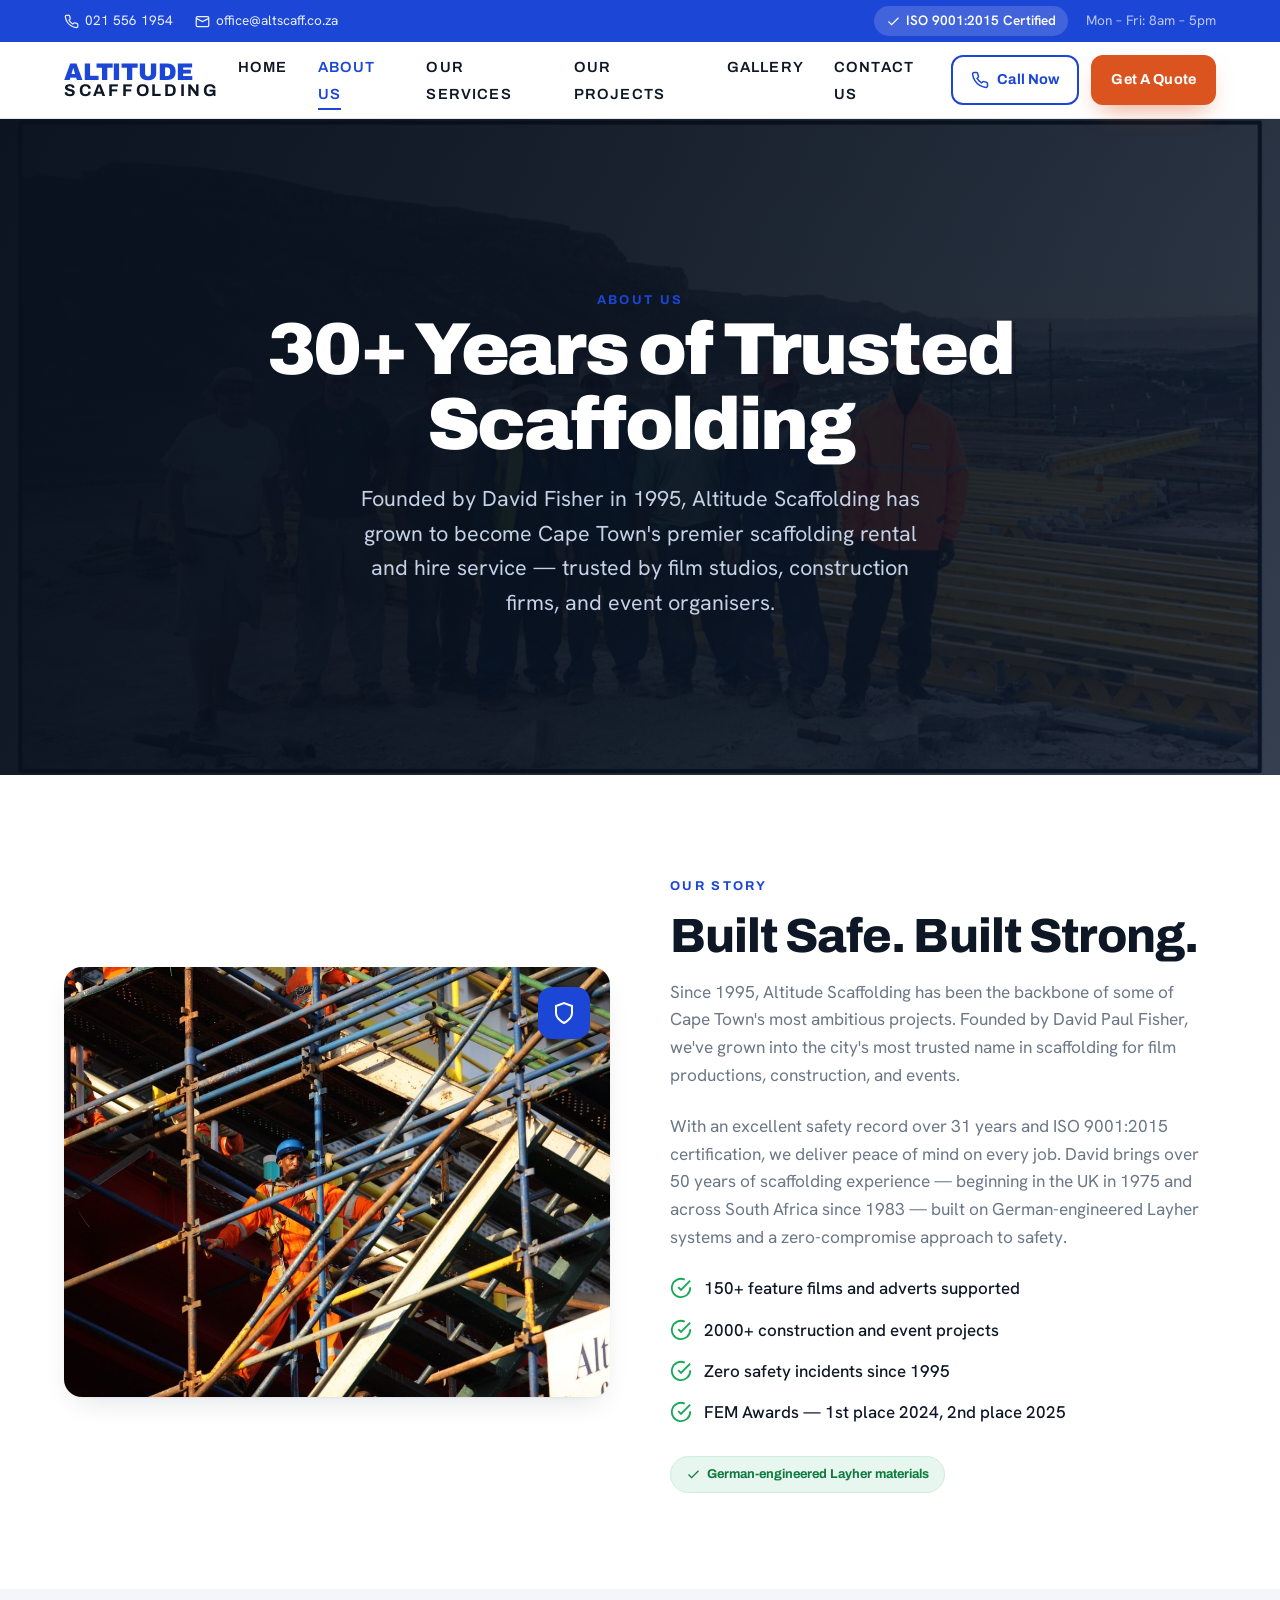
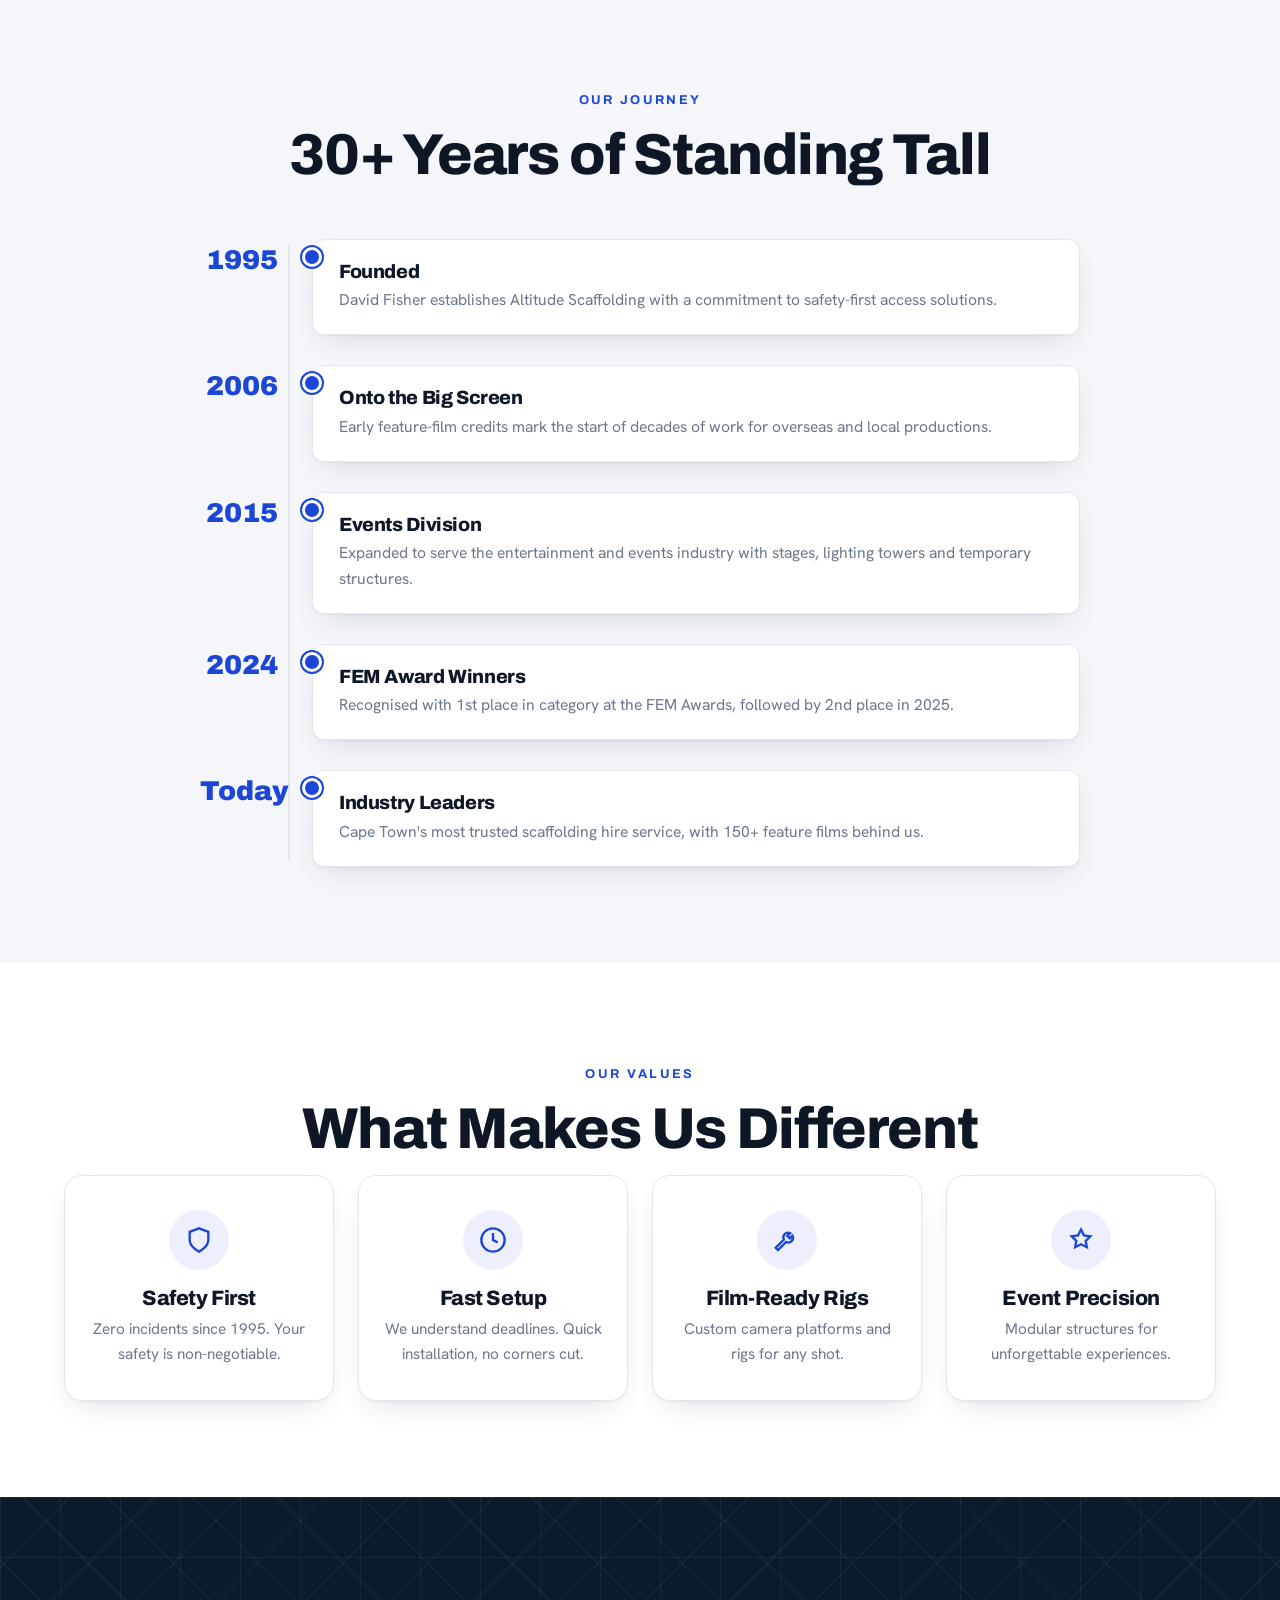
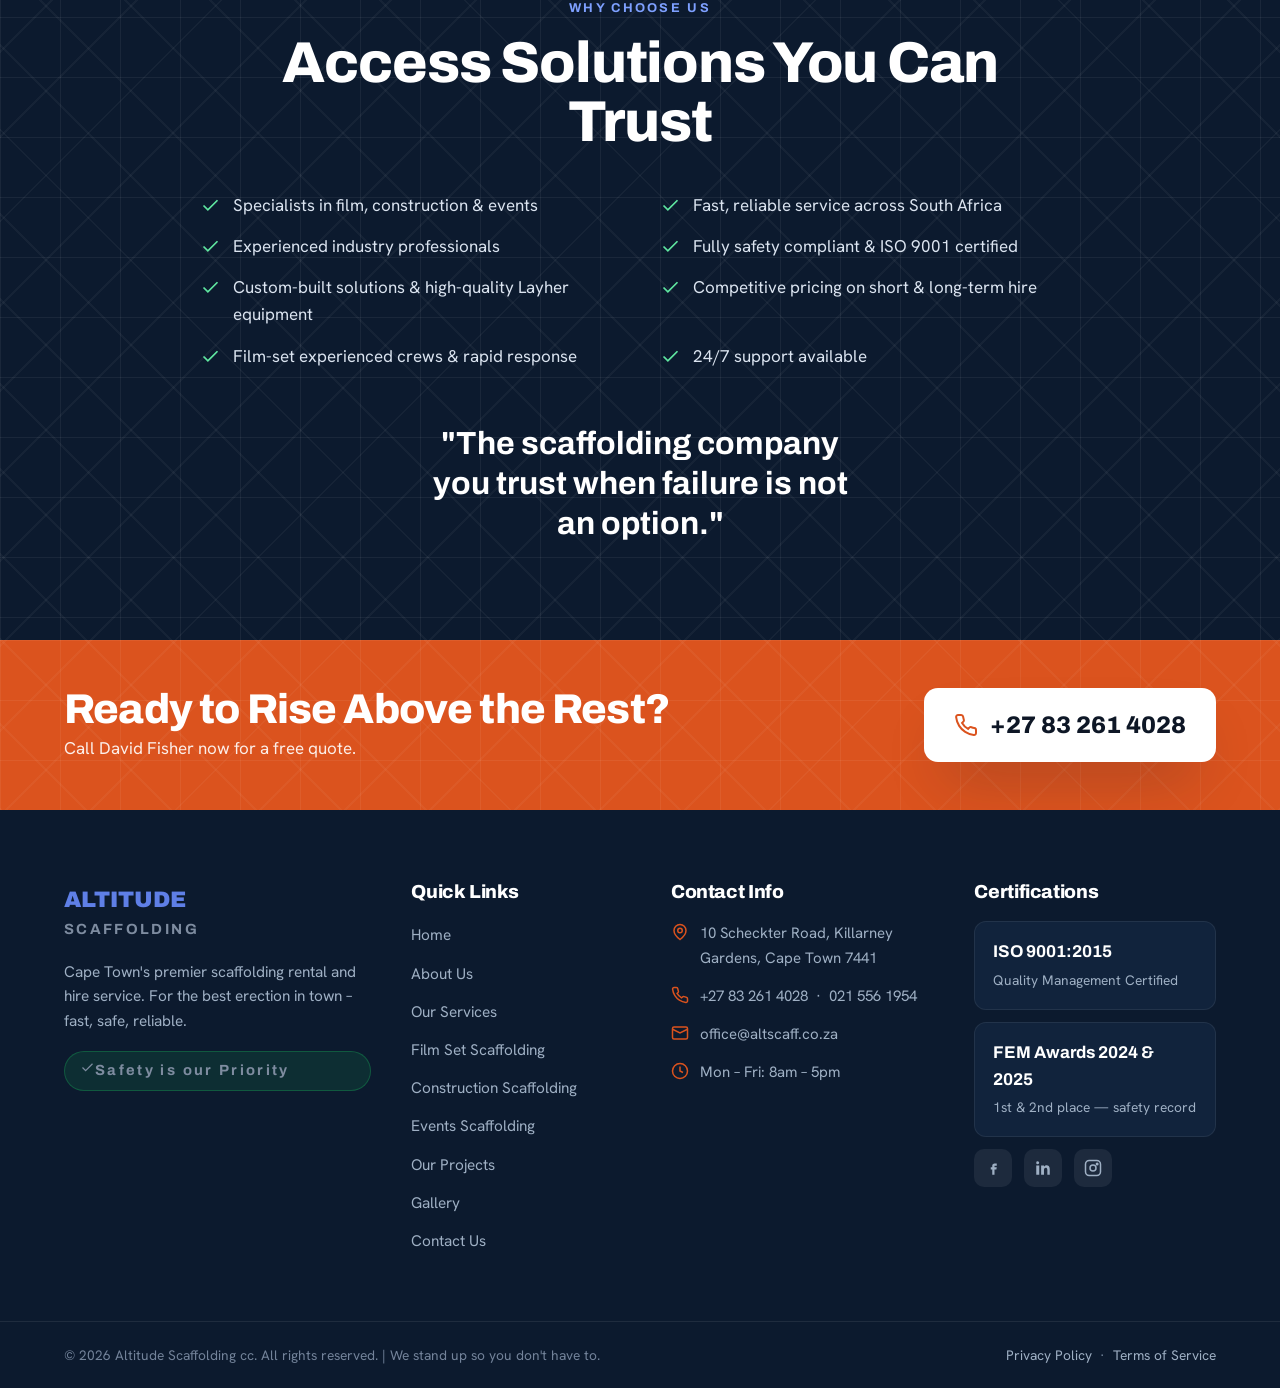
==== about.html @ d88a509a "Add files via upload" ====
<!DOCTYPE html>
<html lang="en">
<head>
<meta charset="UTF-8">
<meta name="viewport" content="width=device-width, initial-scale=1.0">
<title>About Us | Altitude Scaffolding</title>
<meta name="description" content="Founded in 1995 by David Fisher, Altitude Scaffolding is Cape Town's most trusted name in scaffolding for film, construction and events.">
<link rel="stylesheet" href="styles.css">
</head>
<body>

<div class="topbar">
  <div class="container">
    <div class="topbar__left">
      <a href="tel:+27215561954"><svg viewBox="0 0 24 24" fill="none" stroke="currentColor" stroke-width="2"><path d="M22 16.92v3a2 2 0 0 1-2.18 2 19.79 19.79 0 0 1-8.63-3.07 19.5 19.5 0 0 1-6-6 19.79 19.79 0 0 1-3.07-8.67A2 2 0 0 1 4.11 2h3a2 2 0 0 1 2 1.72c.13.96.36 1.9.7 2.81a2 2 0 0 1-.45 2.11L8.09 9.91a16 16 0 0 0 6 6l1.27-1.27a2 2 0 0 1 2.11-.45c.91.34 1.85.57 2.81.7A2 2 0 0 1 22 16.92z"/></svg>021 556 1954</a>
      <a href="mailto:office@altscaff.co.za"><svg viewBox="0 0 24 24" fill="none" stroke="currentColor" stroke-width="2"><rect x="2" y="4" width="20" height="16" rx="2"/><path d="m22 7-10 5L2 7"/></svg>office@altscaff.co.za</a>
    </div>
    <div class="topbar__right">
      <span class="topbar__badge"><svg viewBox="0 0 24 24" fill="none" stroke="currentColor" stroke-width="2"><path d="M20 6 9 17l-5-5"/></svg>ISO 9001:2015 Certified</span>
      <span class="topbar__hours">Mon – Fri: 8am – 5pm</span>
    </div>
  </div>
</div>

<nav class="nav">
  <div class="container">
    <a class="brand" href="index.html"><b>ALTITUDE</b><span>SCAFFOLDING</span></a>
    <ul class="nav__links">
      <li><a href="index.html">Home</a></li>
      <li><a href="about.html" class="active">About Us</a></li>
      <li><a href="services.html">Our Services</a></li>
      <li><a href="projects.html">Our Projects</a></li>
      <li><a href="gallery.html">Gallery</a></li>
      <li><a href="contact.html">Contact Us</a></li>
    </ul>
    <div class="nav__cta">
      <a class="btn btn--ghost" href="tel:+27832614028"><svg viewBox="0 0 24 24" fill="none" stroke="currentColor" stroke-width="2"><path d="M22 16.92v3a2 2 0 0 1-2.18 2 19.79 19.79 0 0 1-8.63-3.07 19.5 19.5 0 0 1-6-6 19.79 19.79 0 0 1-3.07-8.67A2 2 0 0 1 4.11 2h3a2 2 0 0 1 2 1.72c.13.96.36 1.9.7 2.81a2 2 0 0 1-.45 2.11L8.09 9.91a16 16 0 0 0 6 6l1.27-1.27a2 2 0 0 1 2.11-.45c.91.34 1.85.57 2.81.7A2 2 0 0 1 22 16.92z"/></svg>Call Now</a>
      <a class="btn btn--orange" href="contact.html">Get A Quote</a>
      <button class="nav__burger" aria-label="Menu"><span></span><span></span><span></span></button>
    </div>
  </div>
</nav>

<!-- HERO -->
<header class="hero hero--inner lattice">
  <div class="hero__bg has-photo"><img class="hero__img" src="img/team-crew.jpg" alt="The Altitude Scaffolding crew on site"><div class="hero__grad"></div></div>
  <div class="hero__inner"><div class="container">
    <span class="eyebrow">About Us</span>
    <h1>30+ Years of Trusted Scaffolding</h1>
    <p class="hero__sub">Founded by David Fisher in 1995, Altitude Scaffolding has grown to become Cape Town's premier scaffolding rental and hire service — trusted by film studios, construction firms, and event organisers.</p>
  </div></div>
</header>

<!-- STORY -->
<section class="section">
  <div class="container">
    <div class="feature">
      <div class="feature__media reveal">
        <img class="media-img" src="img/about-worker-altitude.jpg" alt="Altitude Scaffolding worker on a colourful access scaffold">
        <div class="card__ico"><svg viewBox="0 0 24 24" fill="none" stroke="currentColor" stroke-width="2"><path d="M12 22s8-4 8-10V5l-8-3-8 3v7c0 6 8 10 8 10z"/></svg></div>
      </div>
      <div class="reveal">
        <span class="eyebrow">Our Story</span>
        <h2>Built Safe. Built Strong.</h2>
        <p>Since 1995, Altitude Scaffolding has been the backbone of some of Cape Town's most ambitious projects. Founded by David Paul Fisher, we've grown into the city's most trusted name in scaffolding for film productions, construction, and events.</p>
        <p>With an excellent safety record over 31 years and ISO 9001:2015 certification, we deliver peace of mind on every job. David brings over 50 years of scaffolding experience — beginning in the UK in 1975 and across South Africa since 1983 — built on German-engineered Layher systems and a zero-compromise approach to safety.</p>
        <ul class="checks">
          <li><svg viewBox="0 0 24 24" fill="none" stroke="currentColor" stroke-width="2"><path d="M22 11.08V12a10 10 0 1 1-5.93-9.14"/><path d="M22 4 12 14.01l-3-3"/></svg>150+ feature films and adverts supported</li>
          <li><svg viewBox="0 0 24 24" fill="none" stroke="currentColor" stroke-width="2"><path d="M22 11.08V12a10 10 0 1 1-5.93-9.14"/><path d="M22 4 12 14.01l-3-3"/></svg>2000+ construction and event projects</li>
          <li><svg viewBox="0 0 24 24" fill="none" stroke="currentColor" stroke-width="2"><path d="M22 11.08V12a10 10 0 1 1-5.93-9.14"/><path d="M22 4 12 14.01l-3-3"/></svg>Zero safety incidents since 1995</li>
          <li><svg viewBox="0 0 24 24" fill="none" stroke="currentColor" stroke-width="2"><path d="M22 11.08V12a10 10 0 1 1-5.93-9.14"/><path d="M22 4 12 14.01l-3-3"/></svg>FEM Awards — 1st place 2024, 2nd place 2025</li>
        </ul>
        <span class="foot__pill" style="background:var(--green-soft);color:#0d7a3f;border-color:#cdeede"><svg viewBox="0 0 24 24" fill="none" stroke="currentColor" stroke-width="2"><path d="M20 6 9 17l-5-5"/></svg>German-engineered Layher materials</span>
      </div>
    </div>
  </div>
</section>

<!-- TIMELINE -->
<section class="section bg-alt">
  <div class="container">
    <div class="section-head section-head--center reveal">
      <span class="eyebrow">Our Journey</span>
      <h2>30+ Years of Standing Tall</h2>
    </div>
    <div class="timeline">
      <div class="tl reveal"><div class="tl__year">1995</div><div class="tl__card"><h3>Founded</h3><p>David Fisher establishes Altitude Scaffolding with a commitment to safety-first access solutions.</p></div></div>
      <div class="tl reveal"><div class="tl__year">2006</div><div class="tl__card"><h3>Onto the Big Screen</h3><p>Early feature-film credits mark the start of decades of work for overseas and local productions.</p></div></div>
      <div class="tl reveal"><div class="tl__year">2015</div><div class="tl__card"><h3>Events Division</h3><p>Expanded to serve the entertainment and events industry with stages, lighting towers and temporary structures.</p></div></div>
      <div class="tl reveal"><div class="tl__year">2024</div><div class="tl__card"><h3>FEM Award Winners</h3><p>Recognised with 1st place in category at the FEM Awards, followed by 2nd place in 2025.</p></div></div>
      <div class="tl reveal"><div class="tl__year">Today</div><div class="tl__card"><h3>Industry Leaders</h3><p>Cape Town's most trusted scaffolding hire service, with 150+ feature films behind us.</p></div></div>
    </div>
  </div>
</section>

<!-- VALUES -->
<section class="section">
  <div class="container">
    <div class="section-head section-head--center reveal">
      <span class="eyebrow">Our Values</span>
      <h2>What Makes Us Different</h2>
    </div>
    <div class="minis">
      <div class="mini reveal"><div class="mini__ico"><svg viewBox="0 0 24 24" fill="none" stroke="currentColor" stroke-width="2"><path d="M12 22s8-4 8-10V5l-8-3-8 3v7c0 6 8 10 8 10z"/></svg></div><h3>Safety First</h3><p>Zero incidents since 1995. Your safety is non-negotiable.</p></div>
      <div class="mini reveal"><div class="mini__ico"><svg viewBox="0 0 24 24" fill="none" stroke="currentColor" stroke-width="2"><circle cx="12" cy="12" r="10"/><path d="M12 6v6l4 2"/></svg></div><h3>Fast Setup</h3><p>We understand deadlines. Quick installation, no corners cut.</p></div>
      <div class="mini reveal"><div class="mini__ico"><svg viewBox="0 0 24 24" fill="none" stroke="currentColor" stroke-width="2"><path d="M14.7 6.3a4 4 0 0 0-5.4 5.4l-7 7 2 2 7-7a4 4 0 0 0 5.4-5.4l-2.3 2.3-2-2 2.3-2.3z"/></svg></div><h3>Film-Ready Rigs</h3><p>Custom camera platforms and rigs for any shot.</p></div>
      <div class="mini reveal"><div class="mini__ico"><svg viewBox="0 0 24 24" fill="none" stroke="currentColor" stroke-width="2"><path d="m12 3 2.5 5 5.5.8-4 3.9 1 5.5-5-2.6-5 2.6 1-5.5-4-3.9 5.5-.8z"/></svg></div><h3>Event Precision</h3><p>Modular structures for unforgettable experiences.</p></div>
    </div>
  </div>
</section>

<!-- WHY CHOOSE US -->
<section class="section bg-navy lattice">
  <div class="container" style="position:relative;z-index:2">
    <div class="section-head section-head--center reveal">
      <span class="eyebrow">Why Choose Us</span>
      <h2>Access Solutions You Can Trust</h2>
    </div>
    <ul class="safety-grid reveal">
      <li><svg viewBox="0 0 24 24" fill="none" stroke="currentColor" stroke-width="2"><path d="M20 6 9 17l-5-5"/></svg>Specialists in film, construction &amp; events</li>
      <li><svg viewBox="0 0 24 24" fill="none" stroke="currentColor" stroke-width="2"><path d="M20 6 9 17l-5-5"/></svg>Fast, reliable service across South Africa</li>
      <li><svg viewBox="0 0 24 24" fill="none" stroke="currentColor" stroke-width="2"><path d="M20 6 9 17l-5-5"/></svg>Experienced industry professionals</li>
      <li><svg viewBox="0 0 24 24" fill="none" stroke="currentColor" stroke-width="2"><path d="M20 6 9 17l-5-5"/></svg>Fully safety compliant &amp; ISO 9001 certified</li>
      <li><svg viewBox="0 0 24 24" fill="none" stroke="currentColor" stroke-width="2"><path d="M20 6 9 17l-5-5"/></svg>Custom-built solutions &amp; high-quality Layher equipment</li>
      <li><svg viewBox="0 0 24 24" fill="none" stroke="currentColor" stroke-width="2"><path d="M20 6 9 17l-5-5"/></svg>Competitive pricing on short &amp; long-term hire</li>
      <li><svg viewBox="0 0 24 24" fill="none" stroke="currentColor" stroke-width="2"><path d="M20 6 9 17l-5-5"/></svg>Film-set experienced crews &amp; rapid response</li>
      <li><svg viewBox="0 0 24 24" fill="none" stroke="currentColor" stroke-width="2"><path d="M20 6 9 17l-5-5"/></svg>24/7 support available</li>
    </ul>
    <p style="text-align:center;font-family:var(--font-display);font-weight:700;color:#fff;font-size:clamp(1.4rem,3vw,2rem);max-width:22ch;margin:54px auto 0;line-height:1.25">"The scaffolding company you trust when failure is not an option."</p>
  </div>
</section>

<!-- CTA BAND -->
<section class="cta-band lattice">
  <div class="container" style="position:relative;z-index:2">
    <div><h2>Ready to Rise Above the Rest?</h2><p>Call David Fisher now for a free quote.</p></div>
    <a class="cta-band__phone" href="tel:+27832614028"><svg viewBox="0 0 24 24" fill="none" stroke="currentColor" stroke-width="2"><path d="M22 16.92v3a2 2 0 0 1-2.18 2 19.79 19.79 0 0 1-8.63-3.07 19.5 19.5 0 0 1-6-6 19.79 19.79 0 0 1-3.07-8.67A2 2 0 0 1 4.11 2h3a2 2 0 0 1 2 1.72c.13.96.36 1.9.7 2.81a2 2 0 0 1-.45 2.11L8.09 9.91a16 16 0 0 0 6 6l1.27-1.27a2 2 0 0 1 2.11-.45c.91.34 1.85.57 2.81.7A2 2 0 0 1 22 16.92z"/></svg>+27 83 261 4028</a>
  </div>
</section>

<!-- FOOTER -->
<footer class="foot">
  <div class="container">
    <div class="foot__grid">
      <div class="foot__brand">
        <b>ALTITUDE</b><span>SCAFFOLDING</span>
        <p>Cape Town's premier scaffolding rental and hire service. For the best erection in town – fast, safe, reliable.</p>
        <span class="foot__pill"><svg viewBox="0 0 24 24" fill="none" stroke="currentColor" stroke-width="2"><path d="M20 6 9 17l-5-5"/></svg>Safety is our Priority</span>
      </div>
      <div><h4>Quick Links</h4><ul class="foot__links">
        <li><a href="index.html">Home</a></li><li><a href="about.html">About Us</a></li>
        <li><a href="services.html">Our Services</a></li><li><a href="services.html#film">Film Set Scaffolding</a></li>
        <li><a href="services.html#construction">Construction Scaffolding</a></li><li><a href="services.html#events">Events Scaffolding</a></li>
        <li><a href="projects.html">Our Projects</a></li><li><a href="gallery.html">Gallery</a></li><li><a href="contact.html">Contact Us</a></li>
      </ul></div>
      <div><h4>Contact Info</h4><ul class="foot__contact">
        <li><svg viewBox="0 0 24 24" fill="none" stroke="currentColor" stroke-width="2"><path d="M20 10c0 6-8 12-8 12s-8-6-8-12a8 8 0 0 1 16 0z"/><circle cx="12" cy="10" r="3"/></svg>10 Scheckter Road, Killarney Gardens, Cape Town 7441</li>
        <li><svg viewBox="0 0 24 24" fill="none" stroke="currentColor" stroke-width="2"><path d="M22 16.92v3a2 2 0 0 1-2.18 2 19.79 19.79 0 0 1-8.63-3.07 19.5 19.5 0 0 1-6-6 19.79 19.79 0 0 1-3.07-8.67A2 2 0 0 1 4.11 2h3a2 2 0 0 1 2 1.72c.13.96.36 1.9.7 2.81a2 2 0 0 1-.45 2.11L8.09 9.91a16 16 0 0 0 6 6l1.27-1.27a2 2 0 0 1 2.11-.45c.91.34 1.85.57 2.81.7A2 2 0 0 1 22 16.92z"/></svg>+27 83 261 4028 &nbsp;·&nbsp; 021 556 1954</li>
        <li><svg viewBox="0 0 24 24" fill="none" stroke="currentColor" stroke-width="2"><rect x="2" y="4" width="20" height="16" rx="2"/><path d="m22 7-10 5L2 7"/></svg>office@altscaff.co.za</li>
        <li><svg viewBox="0 0 24 24" fill="none" stroke="currentColor" stroke-width="2"><circle cx="12" cy="12" r="10"/><path d="M12 6v6l4 2"/></svg>Mon – Fri: 8am – 5pm</li>
      </ul></div>
      <div><h4>Certifications</h4>
        <div class="cert"><b>ISO 9001:2015</b><span>Quality Management Certified</span></div>
        <div class="cert"><b>FEM Awards 2024 &amp; 2025</b><span>1st &amp; 2nd place — safety record</span></div>
        <div class="foot__social">
          <a href="#" aria-label="Facebook"><svg viewBox="0 0 24 24" fill="currentColor"><path d="M14 9h3V6h-3c-1.7 0-3 1.3-3 3v2H9v3h2v7h3v-7h2.5l.5-3H14V9z"/></svg></a>
          <a href="#" aria-label="LinkedIn"><svg viewBox="0 0 24 24" fill="currentColor"><path d="M6.94 5a2 2 0 1 1-4-.02 2 2 0 0 1 4 .02zM7 8.5H3V21h4V8.5zm6.32 0H9.5V21h3.8v-6.5c0-3.5 4.5-3.8 4.5 0V21H21v-7.8c0-6-6.4-5.7-7.68-2.8V8.5z"/></svg></a>
          <a href="#" aria-label="Instagram"><svg viewBox="0 0 24 24" fill="none" stroke="currentColor" stroke-width="2"><rect x="2" y="2" width="20" height="20" rx="5"/><circle cx="12" cy="12" r="4"/><circle cx="17.5" cy="6.5" r="1" fill="currentColor"/></svg></a>
        </div>
      </div>
    </div>
  </div>
  <div class="foot__bar"><div class="container">
    <span>© 2026 Altitude Scaffolding cc. All rights reserved. | We stand up so you don't have to.</span>
    <span><a href="#">Privacy Policy</a> &nbsp;·&nbsp; <a href="#">Terms of Service</a></span>
  </div></div>
</footer>

<script src="script.js"></script>
</body>
</html>
---- styles.css ----
/* ==========================================================================
   ALTITUDE SCAFFOLDING — shared stylesheet
   Brand: cobalt blue + terracotta orange + dark navy. Industrial / structural.
   ========================================================================== */

@import url('https://fonts.googleapis.com/css2?family=Archivo:wght@500;600;700;800;900&family=Hanken+Grotesk:wght@400;500;600;700&display=swap');

:root{
  /* Brand */
  --blue:        #1c46d6;
  --blue-dark:   #14329c;
  --blue-700:    #0f2a8a;
  --orange:      #db531e;
  --orange-dark: #bd4413;
  --navy:        #0c1a2e;
  --navy-2:      #11233c;
  --green:       #18a957;
  --green-soft:  #e7f6ee;

  /* Neutrals */
  --ink:    #0e1726;
  --body:   #41505f;
  --muted:  #6b7787;
  --line:   #e4e8ee;
  --bg:     #ffffff;
  --bg-alt: #f4f6fa;
  --card:   #ffffff;

  /* System */
  --radius:   18px;
  --radius-sm:12px;
  --shadow:   0 1px 2px rgba(13,27,46,.04), 0 12px 30px -12px rgba(13,27,46,.16);
  --shadow-lg:0 30px 60px -22px rgba(13,27,46,.32);
  --maxw: 1200px;
  --nav-h: 76px;
  --ease: cubic-bezier(.22,.61,.36,1);

  --font-display: 'Archivo', system-ui, sans-serif;
  --font-body: 'Hanken Grotesk', system-ui, sans-serif;
}

*{ box-sizing:border-box; margin:0; padding:0; }
html{ scroll-behavior:smooth; -webkit-text-size-adjust:100%; }
body{
  font-family:var(--font-body);
  color:var(--body);
  background:var(--bg);
  line-height:1.6;
  font-size:17px;
  overflow-x:hidden;
}
img{ max-width:100%; display:block; }
a{ color:inherit; text-decoration:none; }
ul{ list-style:none; }

h1,h2,h3,h4,h5{
  font-family:var(--font-display);
  color:var(--ink);
  line-height:1.02;
  letter-spacing:-.02em;
  font-weight:800;
}

.container{ width:100%; max-width:var(--maxw); margin:0 auto; padding:0 24px; }
.section{ padding:96px 0; }
.section--tight{ padding:64px 0; }
.bg-alt{ background:var(--bg-alt); }
.bg-navy{ background:var(--navy); color:#c9d3e0; }

/* ---- Eyebrow / headings -------------------------------------------------- */
.eyebrow{
  font-family:var(--font-display);
  font-weight:700;
  font-size:.8rem;
  letter-spacing:.18em;
  text-transform:uppercase;
  color:var(--blue);
}
.bg-navy .eyebrow{ color:#7ea0ff; }
.section-head{ max-width:760px; }
.section-head--center{ margin:0 auto; text-align:center; }
.section-head h2{ font-size:clamp(2.2rem,5vw,3.6rem); margin:14px 0 16px; }
.section-head p{ font-size:1.12rem; color:var(--muted); }
.bg-navy .section-head h2{ color:#fff; }
.bg-navy .section-head p{ color:#9fb0c4; }

/* ---- Buttons ------------------------------------------------------------- */
.btn{
  display:inline-flex; align-items:center; gap:.55em;
  font-family:var(--font-display); font-weight:700; font-size:.98rem;
  letter-spacing:.01em;
  padding:15px 26px; border-radius:12px; border:2px solid transparent;
  cursor:pointer; transition:transform .25s var(--ease), box-shadow .25s var(--ease), background .25s;
  white-space:nowrap;
}
.btn svg{ width:18px; height:18px; }
.btn--orange{ background:var(--orange); color:#fff; box-shadow:0 12px 24px -10px rgba(219,83,30,.6); }
.btn--orange:hover{ background:var(--orange-dark); transform:translateY(-2px); }
.btn--blue{ background:var(--blue); color:#fff; box-shadow:0 12px 24px -10px rgba(28,70,214,.55); }
.btn--blue:hover{ background:var(--blue-dark); transform:translateY(-2px); }
.btn--ghost{ background:transparent; color:var(--blue); border-color:var(--blue); }
.btn--ghost:hover{ background:var(--blue); color:#fff; transform:translateY(-2px); }
.btn--white{ background:#fff; color:var(--blue); }
.btn--white:hover{ transform:translateY(-2px); box-shadow:var(--shadow-lg); }
.btn--lg{ padding:18px 32px; font-size:1.05rem; }

.link-arrow{
  font-family:var(--font-display); font-weight:700; color:var(--blue);
  display:inline-flex; align-items:center; gap:.5em; font-size:.98rem;
}
.link-arrow svg{ width:16px; height:16px; transition:transform .25s var(--ease); }
.link-arrow:hover svg{ transform:translateX(5px); }

/* ---- Scaffold lattice texture (reusable) --------------------------------- */
.lattice{ position:relative; }
.lattice::before{
  content:""; position:absolute; inset:0; pointer-events:none; z-index:0;
  background-image:
    linear-gradient(rgba(255,255,255,.06) 1px, transparent 1px),
    linear-gradient(90deg, rgba(255,255,255,.06) 1px, transparent 1px),
    repeating-linear-gradient(45deg, rgba(255,255,255,.04) 0 2px, transparent 2px 60px),
    repeating-linear-gradient(-45deg, rgba(255,255,255,.04) 0 2px, transparent 2px 60px);
  background-size:60px 60px, 60px 60px, 100% 100%, 100% 100%;
}

/* =========================================================================
   TOP UTILITY BAR
   ========================================================================= */
.topbar{ background:var(--blue); color:#dbe4ff; font-size:.85rem; }
.topbar .container{ display:flex; align-items:center; justify-content:space-between; height:42px; gap:18px; }
.topbar a{ display:inline-flex; align-items:center; gap:.45em; color:#eaf0ff; }
.topbar a:hover{ color:#fff; }
.topbar svg{ width:15px; height:15px; }
.topbar__left{ display:flex; gap:22px; }
.topbar__right{ display:flex; align-items:center; gap:18px; }
.topbar__badge{
  display:inline-flex; align-items:center; gap:.4em;
  background:rgba(255,255,255,.16); padding:4px 12px; border-radius:99px;
  font-weight:600; color:#fff;
}
.topbar__hours{ color:#b9c8f5; }

/* =========================================================================
   NAVIGATION
   ========================================================================= */
.nav{
  position:sticky; top:0; z-index:60; background:#fff;
  border-bottom:1px solid var(--line);
  transition:box-shadow .3s;
}
.nav.scrolled{ box-shadow:0 10px 30px -16px rgba(13,27,46,.25); }
.nav .container{ display:flex; align-items:center; justify-content:space-between; height:var(--nav-h); gap:18px; }

.brand{ display:flex; flex-direction:column; line-height:.9; font-family:var(--font-display); }
.brand b{ font-weight:900; font-size:1.5rem; letter-spacing:-.01em; color:var(--blue); }
.brand span{ font-weight:700; font-size:1.06rem; letter-spacing:.16em; color:var(--ink); }

.nav__links{ display:flex; gap:30px; }
.nav__links a{
  font-family:var(--font-display); font-weight:600; font-size:.92rem;
  letter-spacing:.08em; text-transform:uppercase; color:var(--ink);
  padding:6px 0; position:relative;
}
.nav__links a::after{
  content:""; position:absolute; left:0; bottom:-2px; height:2px; width:0;
  background:var(--blue); transition:width .25s var(--ease);
}
.nav__links a:hover::after, .nav__links a.active::after{ width:100%; }
.nav__links a.active{ color:var(--blue); }

.nav__cta{ display:flex; align-items:center; gap:12px; }
.nav__cta .btn{ padding:11px 18px; font-size:.9rem; }

.nav__burger{
  display:none; flex-direction:column; gap:5px; background:none; border:0; cursor:pointer; padding:8px;
}
.nav__burger span{ width:24px; height:2px; background:var(--ink); transition:.3s; }
.nav.open .nav__burger span:nth-child(1){ transform:translateY(7px) rotate(45deg); }
.nav.open .nav__burger span:nth-child(2){ opacity:0; }
.nav.open .nav__burger span:nth-child(3){ transform:translateY(-7px) rotate(-45deg); }

/* =========================================================================
   HERO (carousel on home, static banner on inner pages)
   ========================================================================= */
.hero{ position:relative; background:var(--navy); color:#fff; overflow:hidden; }
.hero__bg{ position:absolute; inset:0; z-index:0; }
.hero__bg::after{
  content:""; position:absolute; inset:0;
  background:linear-gradient(110deg, rgba(8,17,30,.92) 0%, rgba(8,17,30,.72) 45%, rgba(12,26,46,.55) 100%);
}
.hero__grad{ position:absolute; inset:0; }

/* Home carousel */
.hero--home{ min-height:calc(88vh - var(--nav-h)); display:flex; align-items:center; }
.slides{ position:absolute; inset:0; }
.slide{
  position:absolute; inset:0; opacity:0; transition:opacity 1s var(--ease);
  background-size:cover; background-position:center;
}
.slide.active{ opacity:1; }
.slide__grad{ position:absolute; inset:0; }
.slide--1 .slide__grad{ background:linear-gradient(125deg,#0b1b34 0%, #15326f 60%, #1c46d6 130%); }
.slide--2 .slide__grad{ background:linear-gradient(125deg,#0a1526 0%, #14264a 55%, #2b3f63 120%); }
.slide--3 .slide__grad{ background:linear-gradient(125deg,#120c1f 0%, #2a1640 55%, #6b2b8f 130%); }

.hero__inner{ position:relative; z-index:3; padding:70px 0; width:100%; }
.hero__badge{
  display:inline-flex; align-items:center; gap:.5em;
  background:rgba(24,169,87,.16); color:#5fe6a0; border:1px solid rgba(24,169,87,.4);
  padding:7px 16px; border-radius:99px; font-family:var(--font-display);
  font-weight:700; font-size:.82rem; letter-spacing:.04em; margin-bottom:26px;
}
.hero__badge svg{ width:15px; height:15px; }
.hero h1{
  color:#fff; font-size:clamp(2.8rem,7.5vw,5.8rem); font-weight:900;
  letter-spacing:-.03em; max-width:14ch;
}
.hero__sub{ font-size:clamp(1.05rem,2vw,1.35rem); color:#c5d2e6; margin:22px 0 34px; max-width:48ch; }
.hero__actions{ display:flex; gap:14px; flex-wrap:wrap; }

.hero__dots{ position:absolute; left:0; right:0; bottom:34px; z-index:4; display:flex; gap:10px; justify-content:center; }
.hero__dots button{ width:11px; height:11px; border-radius:99px; border:0; background:rgba(255,255,255,.4); cursor:pointer; transition:.3s; }
.hero__dots button.active{ width:30px; background:var(--orange); }

.hero__arrow{
  position:absolute; top:50%; transform:translateY(-50%); z-index:4;
  width:46px; height:46px; border-radius:99px; border:0; cursor:pointer;
  background:rgba(255,255,255,.12); color:#fff; display:grid; place-items:center;
  backdrop-filter:blur(4px); transition:.25s;
}
.hero__arrow:hover{ background:rgba(255,255,255,.25); }
.hero__arrow svg{ width:22px; height:22px; }
.hero__arrow--prev{ left:18px; }
.hero__arrow--next{ right:18px; }

/* Inner page banner */
.hero--inner{ padding:96px 0 84px; text-align:center; }
.hero--inner .hero__grad{ background:linear-gradient(135deg,#0a1526 0%,#0f2444 60%,#16306b 140%); }
.hero--inner h1{ margin:0 auto; font-size:clamp(2.4rem,6vw,4.6rem); max-width:none; }
.hero--inner .hero__sub{ margin:20px auto 0; }

/* =========================================================================
   STAT STRIP
   ========================================================================= */
.stats{ background:#fff; }
.stats .container{
  display:grid; grid-template-columns:repeat(4,1fr); gap:30px;
  padding:64px 24px; align-items:start;
}
.stat{ text-align:center; }
.stat__ico{
  width:58px; height:58px; margin:0 auto 16px; border-radius:16px;
  display:grid; place-items:center; background:rgba(28,70,214,.09); color:var(--blue);
}
.stat__ico svg{ width:26px; height:26px; }
.stat__num{ font-family:var(--font-display); font-weight:900; font-size:clamp(2.4rem,4vw,3.2rem); color:var(--blue); letter-spacing:-.03em; line-height:1; }
.stat__label{ font-family:var(--font-display); font-weight:700; color:var(--ink); margin-top:8px; font-size:1.08rem; }
.stat__note{ color:var(--muted); font-size:.92rem; margin-top:3px; }

/* =========================================================================
   SERVICE CARDS (home)
   ========================================================================= */
.cards{ display:grid; grid-template-columns:repeat(3,1fr); gap:26px; margin-top:54px; }
.card{
  background:var(--card); border:1px solid var(--line); border-radius:var(--radius);
  overflow:hidden; box-shadow:var(--shadow); transition:transform .3s var(--ease), box-shadow .3s var(--ease);
  display:flex; flex-direction:column;
}
.card:hover{ transform:translateY(-6px); box-shadow:var(--shadow-lg); }
.card__media{ position:relative; height:210px; overflow:hidden; }
.card__ico{
  position:absolute; left:20px; bottom:-22px; width:52px; height:52px; border-radius:14px;
  background:var(--blue); color:#fff; display:grid; place-items:center; box-shadow:var(--shadow); z-index:2;
}
.card__ico svg{ width:24px; height:24px; }
.card__body{ padding:38px 26px 28px; flex:1; display:flex; flex-direction:column; }
.card__kicker{ font-family:var(--font-display); font-weight:700; font-size:.78rem; letter-spacing:.14em; text-transform:uppercase; color:var(--blue); }
.card__body h3{ font-size:1.45rem; margin:10px 0 12px; }
.card__body p{ color:var(--muted); margin-bottom:20px; flex:1; }

/* Image placeholder panels (swap for real photos) */
.ph{
  position:relative; background:linear-gradient(135deg,#102347,#1c2f55);
  display:grid; place-items:center; color:#fff; height:100%;
}
.ph--film{ background:linear-gradient(135deg,#2a1a0e,#5a371a 60%,#db531e); }
.ph--build{ background:linear-gradient(135deg,#0f2147,#1c46d6); }
.ph--event{ background:linear-gradient(135deg,#1a0f2c,#5a2487 70%,#9b3fc4); }
.ph--team{ background:linear-gradient(135deg,#0c1a2e,#1b3257); }
.ph__label{
  position:relative; z-index:2; font-family:var(--font-display); font-weight:600;
  font-size:.78rem; letter-spacing:.08em; text-transform:uppercase; color:rgba(255,255,255,.85);
  display:flex; flex-direction:column; align-items:center; gap:10px; text-align:center; padding:0 14px;
}
.ph__label svg{ width:34px; height:34px; opacity:.9; }

/* =========================================================================
   ALTERNATING FEATURE ROWS (service detail / about intro)
   ========================================================================= */
.feature{ display:grid; grid-template-columns:1fr 1fr; gap:60px; align-items:center; }
.feature + .feature{ margin-top:96px; }
.feature--rev .feature__media{ order:2; }
.feature__media{ border-radius:var(--radius); overflow:hidden; height:430px; box-shadow:var(--shadow); position:relative; }
.feature__media .card__ico{ bottom:auto; top:20px; left:auto; right:20px; }
.feature h2{ font-size:clamp(2rem,4vw,3rem); margin:14px 0 18px; }
.feature p{ color:var(--muted); font-size:1.08rem; margin-bottom:24px; }
.checks{ display:grid; gap:14px; margin-bottom:30px; }
.checks li{ display:flex; gap:12px; align-items:flex-start; color:var(--ink); font-weight:500; }
.checks svg{ width:22px; height:22px; flex:none; color:var(--green); margin-top:2px; }
.feature__actions{ display:flex; gap:14px; flex-wrap:wrap; }

/* =========================================================================
   VALUE / SAFETY MINI-CARDS
   ========================================================================= */
.minis{ display:grid; grid-template-columns:repeat(4,1fr); gap:24px; }
.mini{ background:#fff; border:1px solid var(--line); border-radius:var(--radius); padding:34px 24px; text-align:center; box-shadow:var(--shadow); }
.mini__ico{ width:60px; height:60px; margin:0 auto 18px; border-radius:50%; background:rgba(28,70,214,.08); color:var(--blue); display:grid; place-items:center; }
.mini__ico svg{ width:28px; height:28px; }
.mini h3{ font-size:1.3rem; margin-bottom:8px; }
.mini p{ color:var(--muted); font-size:.96rem; }

/* Safety checklist grid */
.safety-grid{ display:grid; grid-template-columns:repeat(2,1fr); gap:14px 40px; max-width:880px; margin:40px auto 0; }
.safety-grid li{ display:flex; gap:12px; align-items:flex-start; color:#dbe4f0; }
.safety-grid svg{ width:21px; height:21px; color:#5fe6a0; flex:none; margin-top:3px; }

/* =========================================================================
   TIMELINE (about)
   ========================================================================= */
.timeline{ position:relative; max-width:880px; margin:54px auto 0; padding-left:0; }
.timeline::before{ content:""; position:absolute; left:88px; top:6px; bottom:6px; width:2px; background:var(--line); }
.tl{ display:grid; grid-template-columns:78px 1fr; gap:34px; align-items:start; }
.tl + .tl{ margin-top:30px; }
.tl__year{ font-family:var(--font-display); font-weight:900; font-size:1.7rem; color:var(--blue); text-align:right; position:relative; }
.tl__year::after{ content:""; position:absolute; right:-44px; top:8px; width:14px; height:14px; border-radius:50%; background:var(--blue); border:3px solid #fff; box-shadow:0 0 0 2px var(--blue); }
.tl__card{ background:#fff; border:1px solid var(--line); border-radius:var(--radius-sm); padding:22px 26px; box-shadow:var(--shadow); }
.tl__card h3{ font-size:1.2rem; margin-bottom:6px; }
.tl__card p{ color:var(--muted); font-size:.98rem; }

/* =========================================================================
   PRICING TIERS
   ========================================================================= */
.tiers{ display:grid; grid-template-columns:repeat(3,1fr); gap:26px; align-items:stretch; }
.tier{ background:#fff; border:1px solid var(--line); border-radius:var(--radius); padding:34px 30px; box-shadow:var(--shadow); display:flex; flex-direction:column; }
.tier--feat{ background:var(--blue); color:#fff; border-color:var(--blue); transform:scale(1.03); box-shadow:var(--shadow-lg); position:relative; }
.tier--feat .tier__sub{ color:#cdd9ff; }
.tier__name{ font-family:var(--font-display); font-weight:800; font-size:1.5rem; color:inherit; }
.tier--feat .tier__name{ color:#fff; }
.tier__sub{ color:var(--muted); margin:4px 0 22px; }
.tier__list{ display:grid; gap:13px; margin-bottom:28px; flex:1; }
.tier__list li{ display:flex; gap:11px; align-items:flex-start; font-weight:500; color:var(--ink); }
.tier--feat .tier__list li{ color:#eef2ff; }
.tier__list svg{ width:20px; height:20px; color:var(--green); flex:none; margin-top:2px; }
.tier--feat .tier__list svg{ color:#8effc0; }
.tier .btn{ width:100%; justify-content:center; }
.tier__tag{ position:absolute; top:-13px; left:50%; transform:translateX(-50%); background:var(--orange); color:#fff; font-family:var(--font-display); font-weight:700; font-size:.74rem; letter-spacing:.1em; text-transform:uppercase; padding:6px 16px; border-radius:99px; }

/* =========================================================================
   PROJECTS GRID + FILTERS
   ========================================================================= */
.filters{ display:flex; gap:12px; justify-content:center; flex-wrap:wrap; margin-bottom:46px; }
.filter{
  font-family:var(--font-display); font-weight:600; font-size:.92rem; letter-spacing:.03em;
  padding:11px 22px; border-radius:99px; border:1px solid var(--line); background:#fff; color:var(--ink);
  cursor:pointer; transition:.25s; display:inline-flex; align-items:center; gap:.5em;
}
.filter svg{ width:16px; height:16px; }
.filter:hover{ border-color:var(--blue); color:var(--blue); }
.filter.active{ background:var(--blue); color:#fff; border-color:var(--blue); }

.proj-grid{ display:grid; grid-template-columns:repeat(3,1fr); gap:24px; }
.proj{ position:relative; border-radius:var(--radius); overflow:hidden; height:300px; box-shadow:var(--shadow); cursor:pointer; }
.proj__media{ position:absolute; inset:0; transition:transform .5s var(--ease); }
.proj:hover .proj__media{ transform:scale(1.06); }
.proj::after{ content:""; position:absolute; inset:0; background:linear-gradient(0deg, rgba(8,16,28,.92) 0%, rgba(8,16,28,.25) 55%, transparent 100%); z-index:1; }
.proj__cap{ position:absolute; left:0; right:0; bottom:0; z-index:2; padding:24px; }
.proj__tag{ font-family:var(--font-display); font-weight:700; font-size:.72rem; letter-spacing:.14em; text-transform:uppercase; color:#7ea0ff; }
.proj__cap h3{ color:#fff; font-size:1.35rem; margin-top:6px; }
.proj__cap p{ color:#b9c6d8; font-size:.92rem; margin-top:6px; }
.proj.hide{ display:none; }

/* Filmography list */
.filmo{ columns:2; column-gap:54px; max-width:920px; margin:8px auto 0; }
.filmo li{ break-inside:avoid; padding:13px 0; border-bottom:1px solid var(--line); }
.filmo b{ font-family:var(--font-display); color:var(--ink); }
.filmo span{ color:var(--muted); font-size:.94rem; }

/* =========================================================================
   CONTACT
   ========================================================================= */
.contact-grid{ display:grid; grid-template-columns:1.1fr .9fr; gap:48px; align-items:start; }
.form-card{ background:#fff; border:1px solid var(--line); border-radius:var(--radius); padding:40px; box-shadow:var(--shadow); }
.form-card h2{ font-size:2rem; }
.form-card > p{ color:var(--muted); margin:8px 0 26px; }
.field{ margin-bottom:18px; }
.field label{ display:block; font-family:var(--font-display); font-weight:600; font-size:.86rem; color:var(--ink); margin-bottom:7px; }
.field label .req{ color:var(--orange); }
.field input, .field select, .field textarea{
  width:100%; font-family:var(--font-body); font-size:1rem; color:var(--ink);
  padding:13px 15px; border:1px solid var(--line); border-radius:11px; background:#fbfcfe; transition:.2s;
}
.field input:focus, .field select:focus, .field textarea:focus{ outline:none; border-color:var(--blue); box-shadow:0 0 0 3px rgba(28,70,214,.12); background:#fff; }
.field textarea{ resize:vertical; min-height:120px; }
.field--row{ display:grid; grid-template-columns:1fr 1fr; gap:16px; }
.dropzone{ border:2px dashed var(--line); border-radius:12px; padding:22px; text-align:center; color:var(--muted); display:flex; flex-direction:column; align-items:center; gap:6px; cursor:pointer; transition:.2s; }
.dropzone:hover{ border-color:var(--blue); color:var(--blue); }
.dropzone svg{ width:24px; height:24px; }
.form-note{ display:flex; align-items:center; gap:8px; color:var(--muted); font-size:.9rem; margin-top:16px; }
.form-note svg{ width:16px; height:16px; color:var(--green); }
.form-success{ display:none; background:var(--green-soft); color:#0d7a3f; border:1px solid #b7e4cb; border-radius:12px; padding:16px; margin-bottom:20px; font-weight:600; }

.touch{ display:grid; gap:14px; }
.touch__item{ display:flex; gap:16px; align-items:flex-start; background:#fff; border:1px solid var(--line); border-radius:var(--radius-sm); padding:20px 22px; box-shadow:var(--shadow); }
.touch__ico{ width:46px; height:46px; border-radius:12px; background:rgba(28,70,214,.09); color:var(--blue); display:grid; place-items:center; flex:none; }
.touch__ico svg{ width:22px; height:22px; }
.touch__item b{ font-family:var(--font-display); color:var(--ink); display:block; font-size:1.04rem; }
.touch__item span{ color:var(--muted); font-size:.94rem; }
.touch__item a{ color:var(--blue); font-weight:600; }
.map-embed{ border-radius:var(--radius); overflow:hidden; box-shadow:var(--shadow); border:1px solid var(--line); margin-top:8px; }
.map-embed iframe{ width:100%; height:300px; border:0; display:block; }
.guarantee{ display:flex; gap:14px; align-items:center; background:var(--green-soft); border:1px solid #cdeede; border-radius:var(--radius-sm); padding:18px 22px; margin-top:16px; }
.guarantee svg{ width:26px; height:26px; color:var(--green); flex:none; }
.guarantee b{ font-family:var(--font-display); color:#0d7a3f; }
.guarantee p{ color:#2f7a55; font-size:.92rem; }

/* =========================================================================
   CTA BANNER + FOOTER
   ========================================================================= */
.cta-band{ background:var(--orange); color:#fff; overflow:hidden; }
.cta-band .container{ display:flex; align-items:center; justify-content:space-between; gap:30px; padding:48px 24px; flex-wrap:wrap; }
.cta-band h2{ color:#fff; font-size:clamp(1.8rem,3.5vw,2.6rem); }
.cta-band p{ color:rgba(255,255,255,.9); margin-top:4px; }
.cta-band__phone{ background:#fff; color:var(--ink); font-family:var(--font-display); font-weight:800; font-size:1.5rem; padding:18px 30px; border-radius:14px; display:inline-flex; align-items:center; gap:12px; box-shadow:var(--shadow-lg); transition:transform .25s var(--ease); }
.cta-band__phone:hover{ transform:translateY(-3px); }
.cta-band__phone svg{ width:24px; height:24px; color:var(--orange); }

footer.foot{ background:var(--navy); color:#9fb0c4; padding:72px 0 0; }
.foot__grid{ display:grid; grid-template-columns:1.4fr 1fr 1.2fr 1.1fr; gap:40px; }
.foot__brand b{ font-family:var(--font-display); font-weight:900; font-size:1.4rem; color:#5f7fe6; display:block; }
.foot__brand span{ font-family:var(--font-display); font-weight:700; letter-spacing:.16em; color:#7e8ca0; display:block; font-size:.92rem; }
.foot__brand p{ margin:18px 0; font-size:.96rem; max-width:34ch; }
.foot__pill{ display:inline-flex; align-items:center; gap:.5em; background:rgba(24,169,87,.14); color:#5fe6a0; border:1px solid rgba(24,169,87,.35); padding:7px 15px; border-radius:99px; font-family:var(--font-display); font-weight:700; font-size:.8rem; }
.foot__pill svg{ width:15px; height:15px; }
.foot h4{ color:#fff; font-size:1.18rem; margin-bottom:20px; }
.foot__links li{ margin-bottom:11px; }
.foot__links a{ color:#9fb0c4; transition:.2s; font-size:.96rem; }
.foot__links a:hover{ color:#fff; padding-left:4px; }
.foot__contact li{ display:flex; gap:11px; margin-bottom:14px; font-size:.94rem; }
.foot__contact svg{ width:18px; height:18px; color:var(--orange); flex:none; margin-top:2px; }
.cert{ background:var(--navy-2); border:1px solid rgba(255,255,255,.07); border-radius:12px; padding:16px 18px; margin-bottom:12px; }
.cert b{ color:#fff; font-family:var(--font-display); display:block; }
.cert span{ font-size:.86rem; }
.foot__social{ display:flex; gap:12px; margin-top:6px; }
.foot__social a{ width:38px; height:38px; border-radius:10px; background:rgba(255,255,255,.07); display:grid; place-items:center; color:#9fb0c4; transition:.25s; }
.foot__social a:hover{ background:var(--blue); color:#fff; }
.foot__social svg{ width:18px; height:18px; }
.foot__bar{ border-top:1px solid rgba(255,255,255,.08); margin-top:56px; padding:22px 0; }
.foot__bar .container{ display:flex; justify-content:space-between; gap:18px; flex-wrap:wrap; font-size:.86rem; color:#73839a; }
.foot__bar a{ color:#9fb0c4; }
.foot__bar a:hover{ color:#fff; }

/* =========================================================================
   REVEAL ANIMATION
   ========================================================================= */
.reveal{ opacity:0; transform:translateY(26px); transition:opacity .7s var(--ease), transform .7s var(--ease); }
.reveal.in{ opacity:1; transform:none; }

/* =========================================================================
   RESPONSIVE
   ========================================================================= */
@media (max-width:980px){
  .nav__links{ display:none; }
  .nav__cta .btn--ghost{ display:none; }
  .nav__burger{ display:flex; }
  .nav.open .nav__links{
    display:flex; position:absolute; top:var(--nav-h); left:0; right:0; flex-direction:column;
    background:#fff; padding:18px 24px 26px; gap:6px; border-bottom:1px solid var(--line); box-shadow:var(--shadow-lg);
  }
  .nav.open .nav__links a{ padding:12px 0; }
  .feature, .feature--rev .feature__media{ grid-template-columns:1fr; order:0; }
  .feature__media{ height:300px; }
  .contact-grid{ grid-template-columns:1fr; }
  .cards, .minis, .tiers, .proj-grid{ grid-template-columns:1fr 1fr; }
  .tier--feat{ transform:none; }
}
@media (max-width:720px){
  .section{ padding:64px 0; }
  .topbar__left a:nth-child(2), .topbar__hours{ display:none; }
  .stats .container{ grid-template-columns:1fr 1fr; gap:36px 20px; }
  .cards, .minis, .tiers, .proj-grid, .field--row, .filmo{ grid-template-columns:1fr; columns:1; }
  .timeline::before{ left:54px; }
  .tl{ grid-template-columns:48px 1fr; gap:24px; }
  .tl__year{ font-size:1.2rem; }
  .tl__year::after{ right:-30px; }
  .hero__arrow{ display:none; }
  .cta-band .container{ flex-direction:column; align-items:flex-start; }
}

/* ---- Industry chips ---- */
.chips{ display:flex; flex-wrap:wrap; gap:12px; justify-content:center; max-width:900px; margin:40px auto 0; }
.chip{
  font-family:var(--font-display); font-weight:600; font-size:.92rem;
  padding:10px 18px; border-radius:99px; background:#fff; border:1px solid var(--line);
  color:var(--ink); box-shadow:var(--shadow);
}
.bg-alt .chip{ background:#fff; }

/* =========================================================================
   REAL IMAGE INTEGRATION + GALLERY + LIGHTBOX
   ========================================================================= */
.slide__img{ position:absolute; inset:0; width:100%; height:100%; object-fit:cover; z-index:0; }
.slide .slide__grad{ background:linear-gradient(110deg, rgba(8,16,28,.84) 0%, rgba(8,16,28,.58) 45%, rgba(8,16,28,.34) 100%) !important; z-index:1; }
.hero--home .hero__inner{ z-index:3; }

.hero__img{ position:absolute; inset:0; width:100%; height:100%; object-fit:cover; z-index:0; }
.hero--inner .hero__bg.has-photo .hero__grad{ background:linear-gradient(135deg, rgba(8,16,28,.82) 0%, rgba(10,20,40,.62) 100%); }

.media-img{ width:100%; height:100%; object-fit:cover; display:block; }
img.proj__media{ width:100%; height:100%; object-fit:cover; }

/* Gallery */
.gallery{ columns:3; column-gap:18px; }
.gallery .g-item{ break-inside:avoid; margin-bottom:18px; border-radius:14px; overflow:hidden; position:relative; cursor:pointer; box-shadow:var(--shadow); display:block; }
.gallery .g-item img{ width:100%; display:block; transition:transform .5s var(--ease); }
.gallery .g-item:hover img{ transform:scale(1.05); }
.gallery .g-item::after{ content:""; position:absolute; inset:0; background:linear-gradient(0deg, rgba(8,16,28,.5), transparent 45%); opacity:0; transition:.3s; }
.gallery .g-item:hover::after{ opacity:1; }
.gallery .g-tag{ position:absolute; left:12px; bottom:10px; z-index:2; color:#fff; font-family:var(--font-display); font-weight:700; font-size:.78rem; letter-spacing:.1em; text-transform:uppercase; opacity:0; transform:translateY(6px); transition:.3s; }
.gallery .g-item:hover .g-tag{ opacity:1; transform:none; }
.g-item.hide{ display:none; }
@media (max-width:980px){ .gallery{ columns:2; } }
@media (max-width:600px){ .gallery{ columns:1; } }

/* Lightbox */
.lightbox{ position:fixed; inset:0; z-index:200; background:rgba(6,12,22,.94); display:none; align-items:center; justify-content:center; padding:30px; }
.lightbox.open{ display:flex; }
.lightbox img{ max-width:92vw; max-height:88vh; border-radius:10px; box-shadow:0 30px 80px rgba(0,0,0,.6); }
.lightbox__close{ position:absolute; top:22px; right:26px; width:46px; height:46px; border-radius:50%; border:0; background:rgba(255,255,255,.12); color:#fff; font-size:1.5rem; cursor:pointer; display:grid; place-items:center; }
.lightbox__close:hover{ background:rgba(255,255,255,.25); }
.lightbox__nav{ position:absolute; top:50%; transform:translateY(-50%); width:52px; height:52px; border-radius:50%; border:0; background:rgba(255,255,255,.12); color:#fff; cursor:pointer; display:grid; place-items:center; }
.lightbox__nav:hover{ background:rgba(255,255,255,.25); }
.lightbox__nav svg{ width:26px; height:26px; }
.lightbox__prev{ left:22px; } .lightbox__next{ right:22px; }
@media (max-width:600px){ .lightbox__nav{ width:42px; height:42px; } }
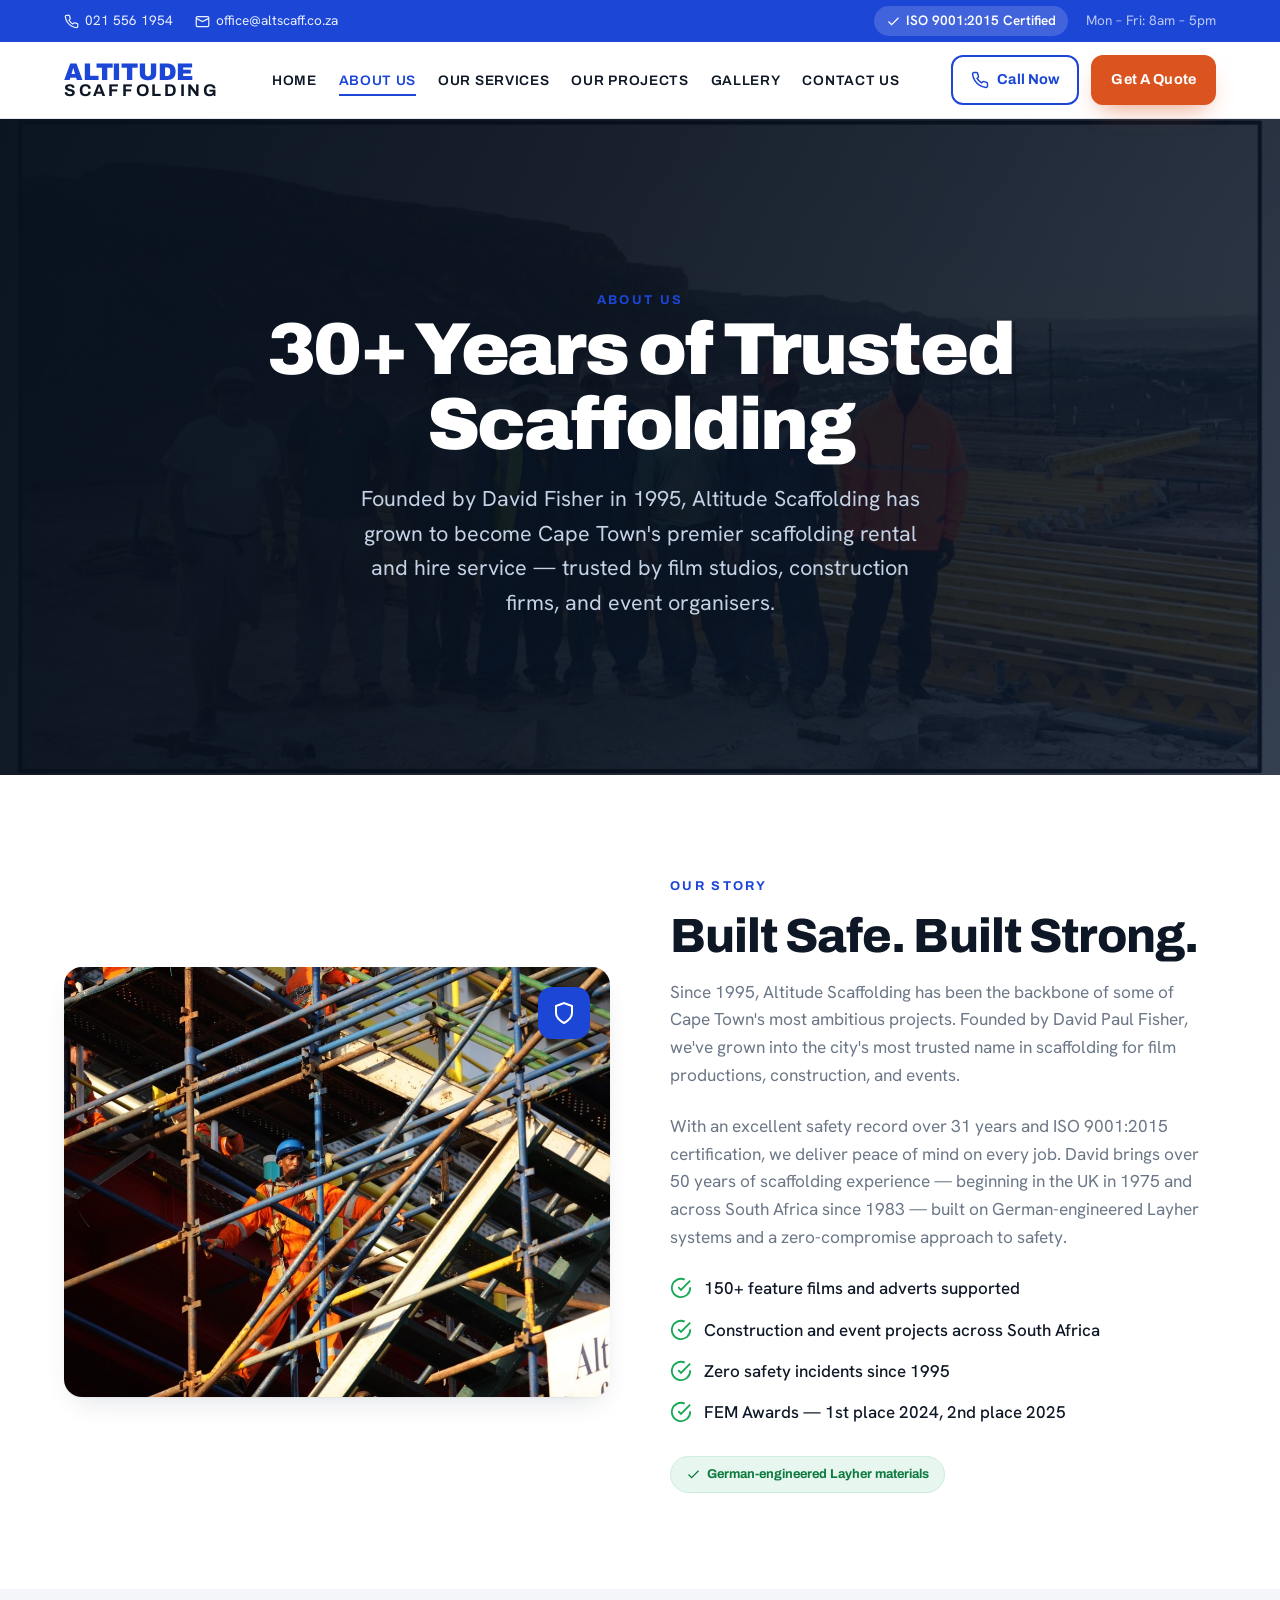
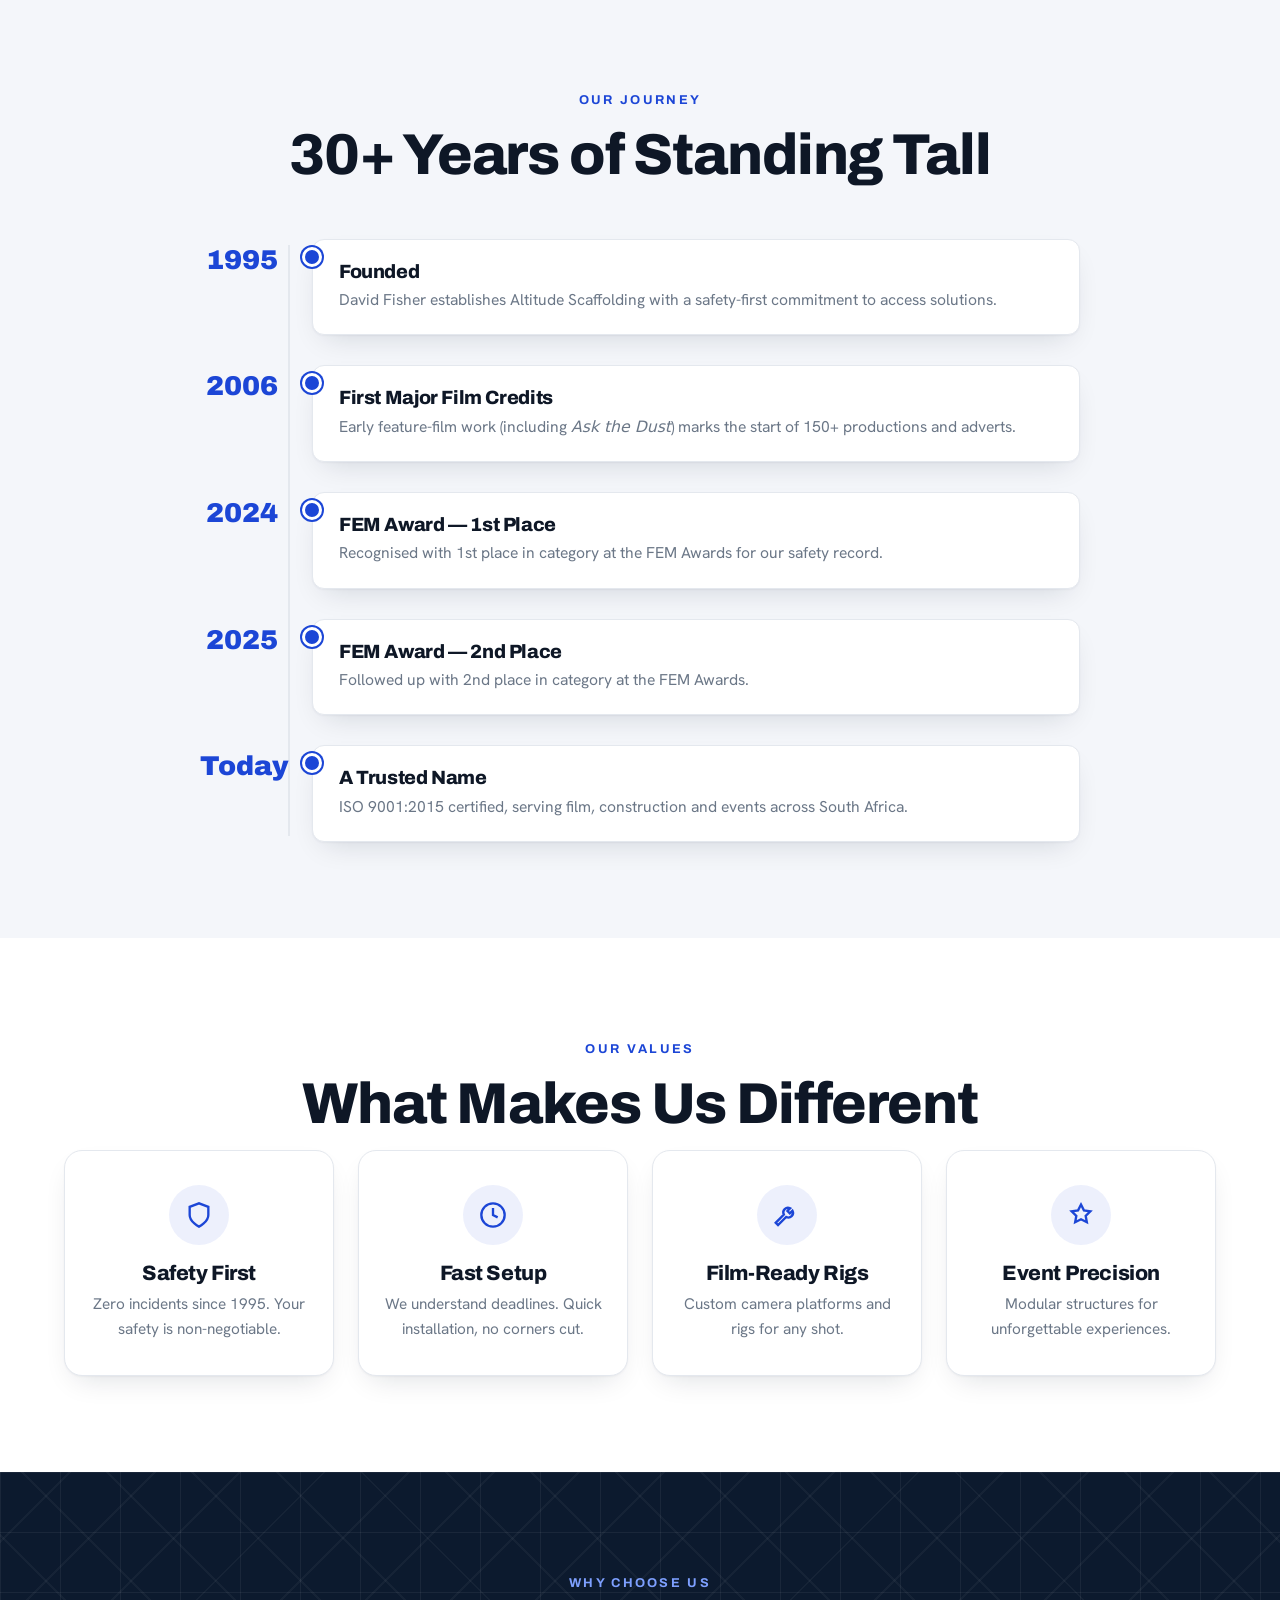
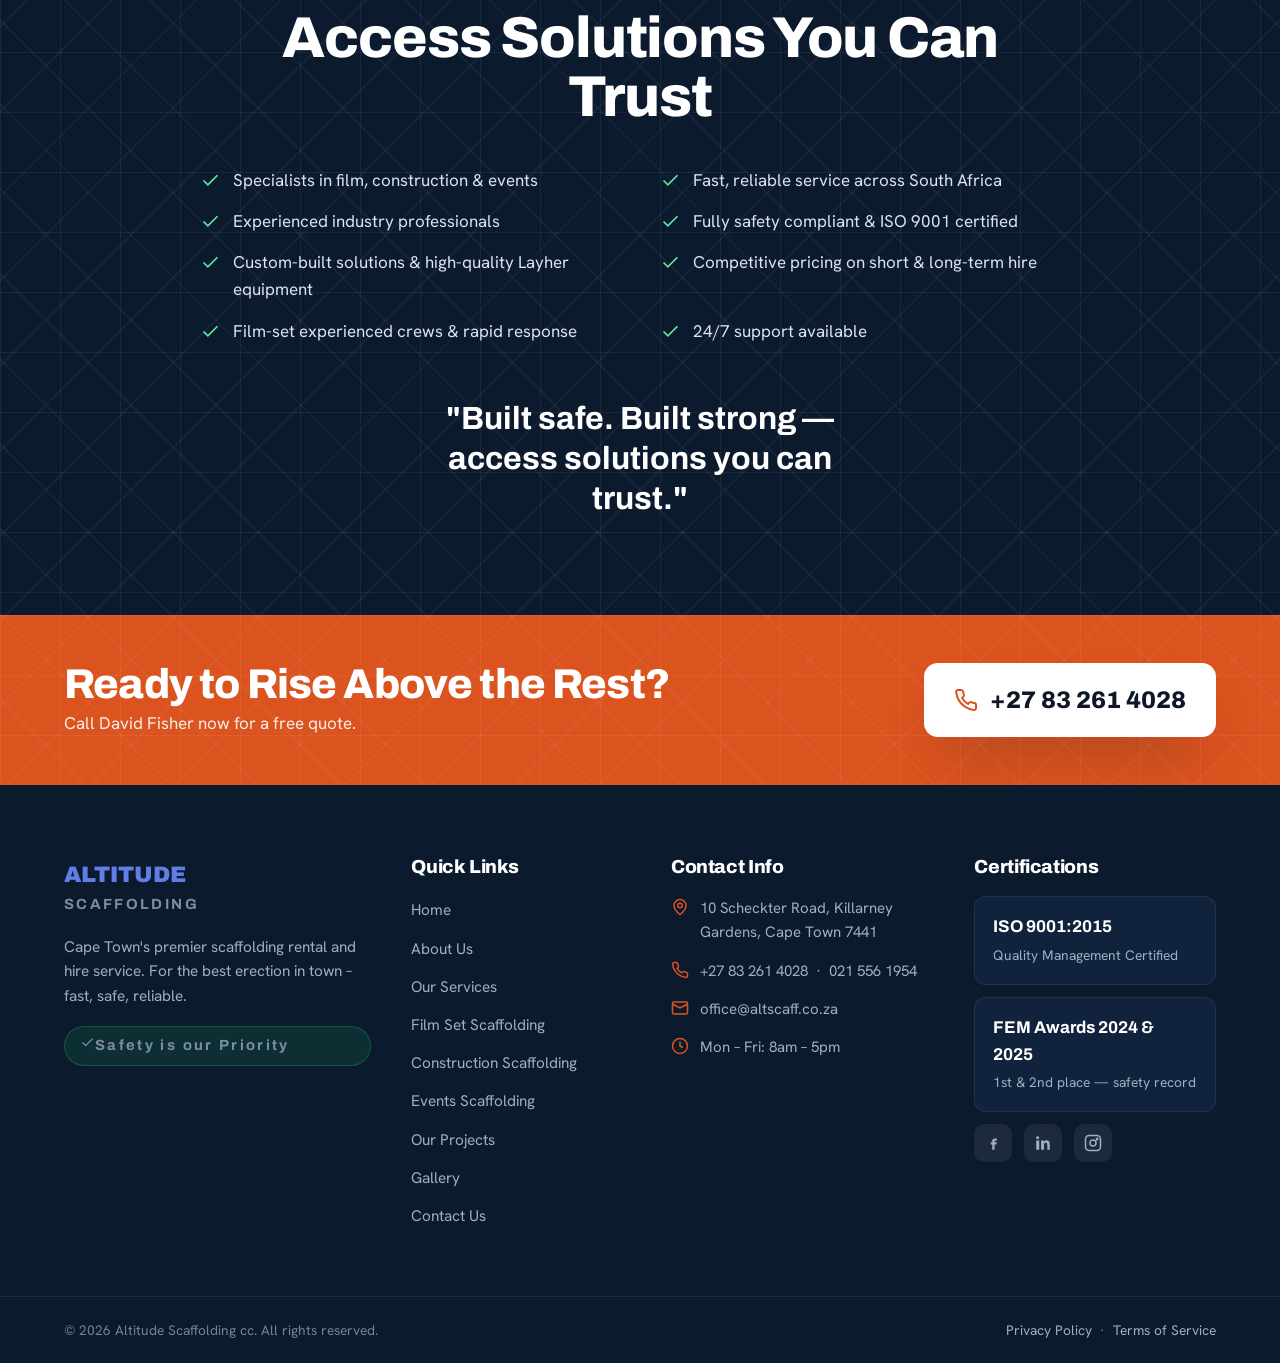
==== commit ef7a9884: "Add files via upload" ====
--- a/about.html
+++ b/about.html
@@ -66,7 +66,7 @@
         <p>With an excellent safety record over 31 years and ISO 9001:2015 certification, we deliver peace of mind on every job. David brings over 50 years of scaffolding experience — beginning in the UK in 1975 and across South Africa since 1983 — built on German-engineered Layher systems and a zero-compromise approach to safety.</p>
         <ul class="checks">
           <li><svg viewBox="0 0 24 24" fill="none" stroke="currentColor" stroke-width="2"><path d="M22 11.08V12a10 10 0 1 1-5.93-9.14"/><path d="M22 4 12 14.01l-3-3"/></svg>150+ feature films and adverts supported</li>
-          <li><svg viewBox="0 0 24 24" fill="none" stroke="currentColor" stroke-width="2"><path d="M22 11.08V12a10 10 0 1 1-5.93-9.14"/><path d="M22 4 12 14.01l-3-3"/></svg>2000+ construction and event projects</li>
+          <li><svg viewBox="0 0 24 24" fill="none" stroke="currentColor" stroke-width="2"><path d="M22 11.08V12a10 10 0 1 1-5.93-9.14"/><path d="M22 4 12 14.01l-3-3"/></svg>Construction and event projects across South Africa</li>
           <li><svg viewBox="0 0 24 24" fill="none" stroke="currentColor" stroke-width="2"><path d="M22 11.08V12a10 10 0 1 1-5.93-9.14"/><path d="M22 4 12 14.01l-3-3"/></svg>Zero safety incidents since 1995</li>
           <li><svg viewBox="0 0 24 24" fill="none" stroke="currentColor" stroke-width="2"><path d="M22 11.08V12a10 10 0 1 1-5.93-9.14"/><path d="M22 4 12 14.01l-3-3"/></svg>FEM Awards — 1st place 2024, 2nd place 2025</li>
         </ul>
@@ -84,11 +84,11 @@
       <h2>30+ Years of Standing Tall</h2>
     </div>
     <div class="timeline">
-      <div class="tl reveal"><div class="tl__year">1995</div><div class="tl__card"><h3>Founded</h3><p>David Fisher establishes Altitude Scaffolding with a commitment to safety-first access solutions.</p></div></div>
-      <div class="tl reveal"><div class="tl__year">2006</div><div class="tl__card"><h3>Onto the Big Screen</h3><p>Early feature-film credits mark the start of decades of work for overseas and local productions.</p></div></div>
-      <div class="tl reveal"><div class="tl__year">2015</div><div class="tl__card"><h3>Events Division</h3><p>Expanded to serve the entertainment and events industry with stages, lighting towers and temporary structures.</p></div></div>
-      <div class="tl reveal"><div class="tl__year">2024</div><div class="tl__card"><h3>FEM Award Winners</h3><p>Recognised with 1st place in category at the FEM Awards, followed by 2nd place in 2025.</p></div></div>
-      <div class="tl reveal"><div class="tl__year">Today</div><div class="tl__card"><h3>Industry Leaders</h3><p>Cape Town's most trusted scaffolding hire service, with 150+ feature films behind us.</p></div></div>
+      <div class="tl reveal"><div class="tl__year">1995</div><div class="tl__card"><h3>Founded</h3><p>David Fisher establishes Altitude Scaffolding with a safety-first commitment to access solutions.</p></div></div>
+      <div class="tl reveal"><div class="tl__year">2006</div><div class="tl__card"><h3>First Major Film Credits</h3><p>Early feature-film work (including <em>Ask the Dust</em>) marks the start of 150+ productions and adverts.</p></div></div>
+      <div class="tl reveal"><div class="tl__year">2024</div><div class="tl__card"><h3>FEM Award — 1st Place</h3><p>Recognised with 1st place in category at the FEM Awards for our safety record.</p></div></div>
+      <div class="tl reveal"><div class="tl__year">2025</div><div class="tl__card"><h3>FEM Award — 2nd Place</h3><p>Followed up with 2nd place in category at the FEM Awards.</p></div></div>
+      <div class="tl reveal"><div class="tl__year">Today</div><div class="tl__card"><h3>A Trusted Name</h3><p>ISO 9001:2015 certified, serving film, construction and events across South Africa.</p></div></div>
     </div>
   </div>
 </section>
@@ -126,7 +126,7 @@
       <li><svg viewBox="0 0 24 24" fill="none" stroke="currentColor" stroke-width="2"><path d="M20 6 9 17l-5-5"/></svg>Film-set experienced crews &amp; rapid response</li>
       <li><svg viewBox="0 0 24 24" fill="none" stroke="currentColor" stroke-width="2"><path d="M20 6 9 17l-5-5"/></svg>24/7 support available</li>
     </ul>
-    <p style="text-align:center;font-family:var(--font-display);font-weight:700;color:#fff;font-size:clamp(1.4rem,3vw,2rem);max-width:22ch;margin:54px auto 0;line-height:1.25">"The scaffolding company you trust when failure is not an option."</p>
+    <p style="text-align:center;font-family:var(--font-display);font-weight:700;color:#fff;font-size:clamp(1.4rem,3vw,2rem);max-width:24ch;margin:54px auto 0;line-height:1.25">"Built safe. Built strong — access solutions you can trust."</p>
   </div>
 </section>
 
@@ -171,7 +171,7 @@
     </div>
   </div>
   <div class="foot__bar"><div class="container">
-    <span>© 2026 Altitude Scaffolding cc. All rights reserved. | We stand up so you don't have to.</span>
+    <span>© 2026 Altitude Scaffolding cc. All rights reserved.</span>
     <span><a href="#">Privacy Policy</a> &nbsp;·&nbsp; <a href="#">Terms of Service</a></span>
   </div></div>
 </footer>
--- a/styles.css
+++ b/styles.css
@@ -155,11 +155,11 @@
 .brand b{ font-weight:900; font-size:1.5rem; letter-spacing:-.01em; color:var(--blue); }
 .brand span{ font-weight:700; font-size:1.06rem; letter-spacing:.16em; color:var(--ink); }
 
-.nav__links{ display:flex; gap:30px; }
+.nav__links{ display:flex; gap:22px; }
 .nav__links a{
-  font-family:var(--font-display); font-weight:600; font-size:.92rem;
-  letter-spacing:.08em; text-transform:uppercase; color:var(--ink);
-  padding:6px 0; position:relative;
+  font-family:var(--font-display); font-weight:600; font-size:.86rem;
+  letter-spacing:.05em; text-transform:uppercase; color:var(--ink);
+  padding:6px 0; position:relative; white-space:nowrap;
 }
 .nav__links a::after{
   content:""; position:absolute; left:0; bottom:-2px; height:2px; width:0;
@@ -468,7 +468,7 @@
 /* =========================================================================
    RESPONSIVE
    ========================================================================= */
-@media (max-width:980px){
+@media (max-width:1060px){
   .nav__links{ display:none; }
   .nav__cta .btn--ghost{ display:none; }
   .nav__burger{ display:flex; }
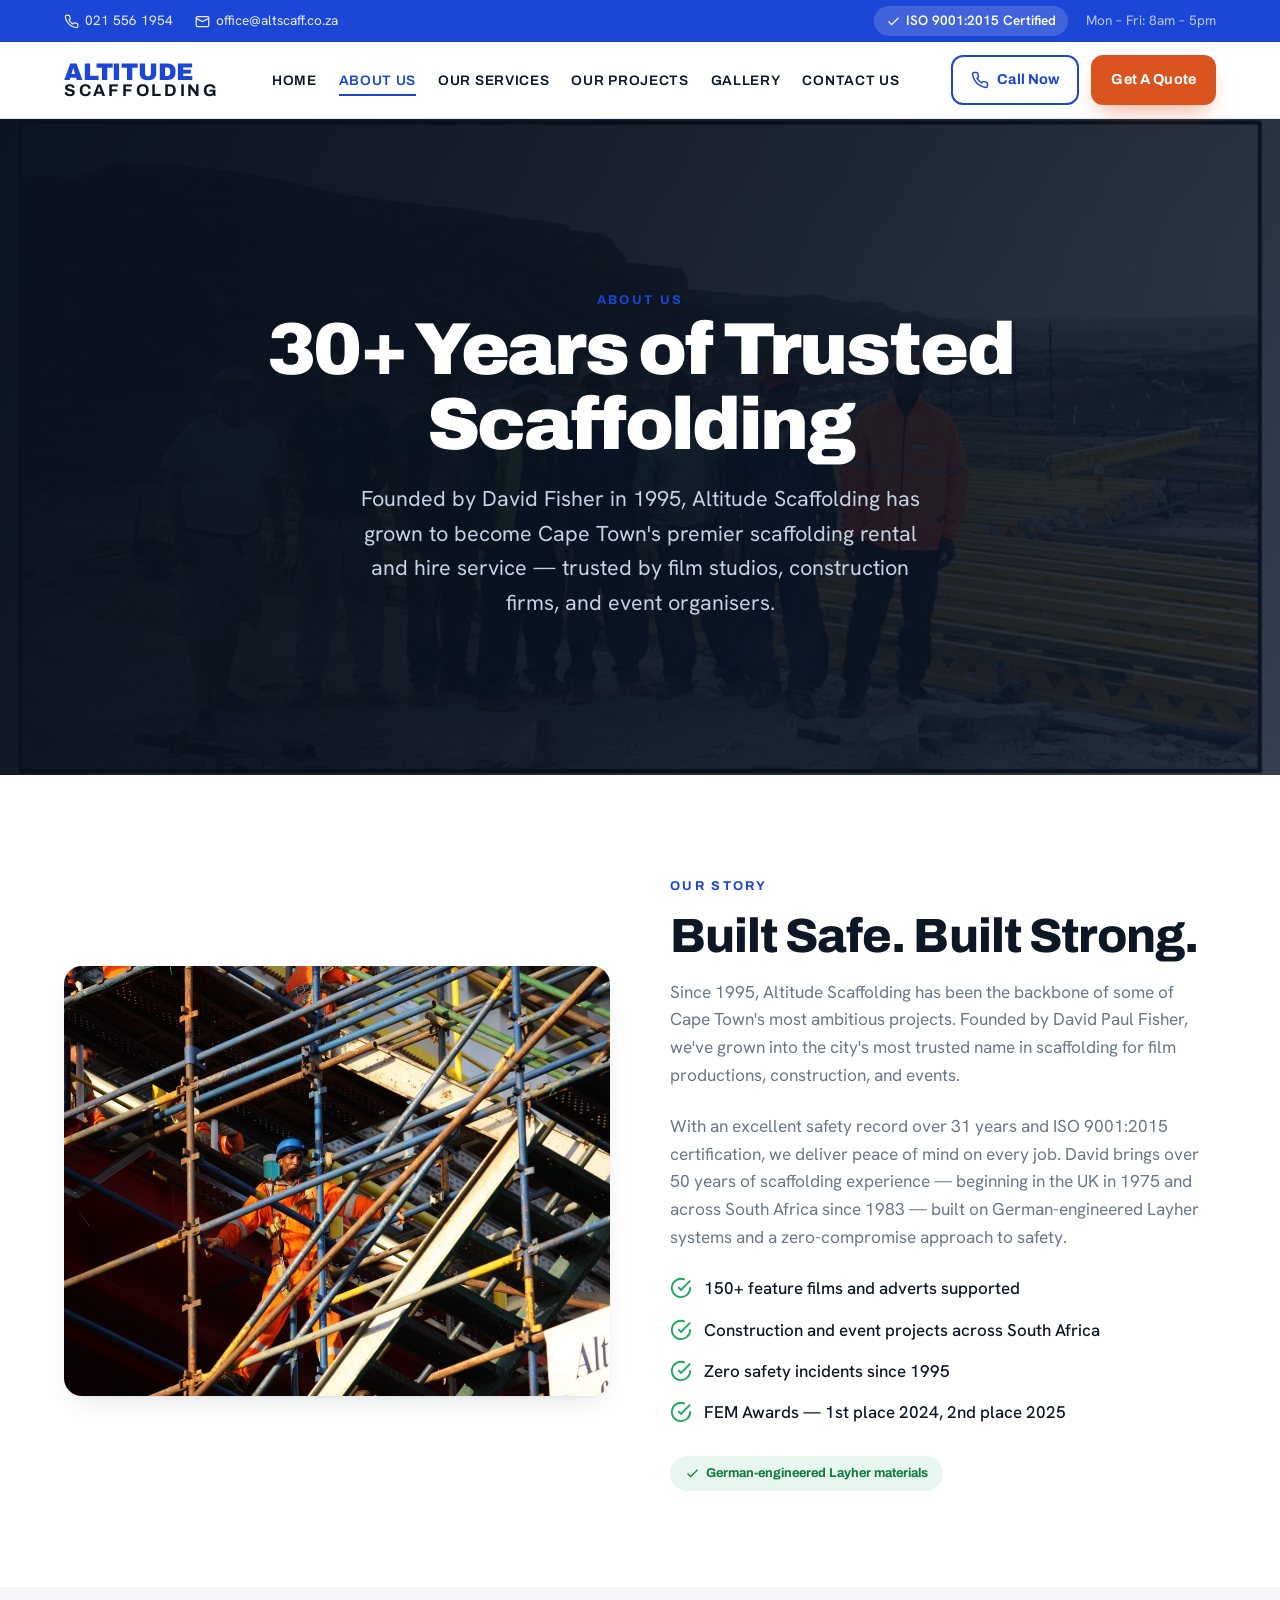
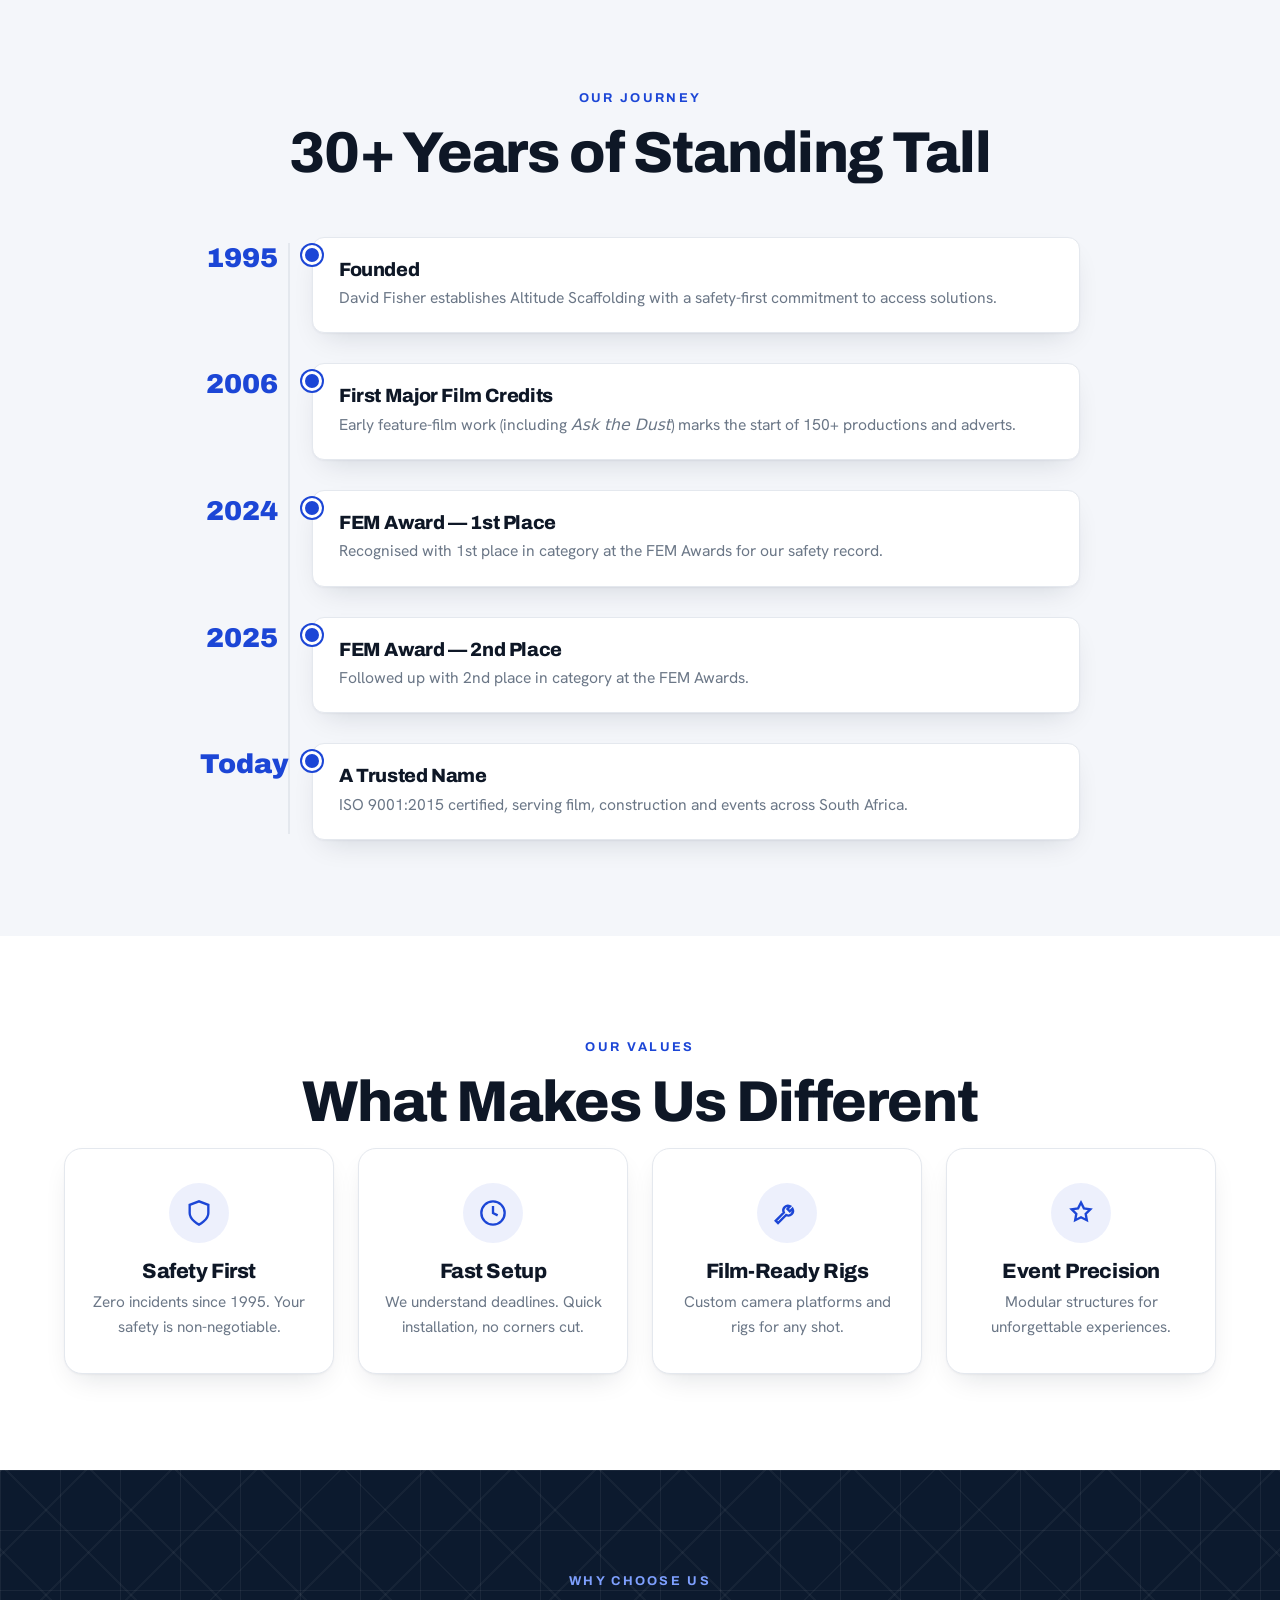
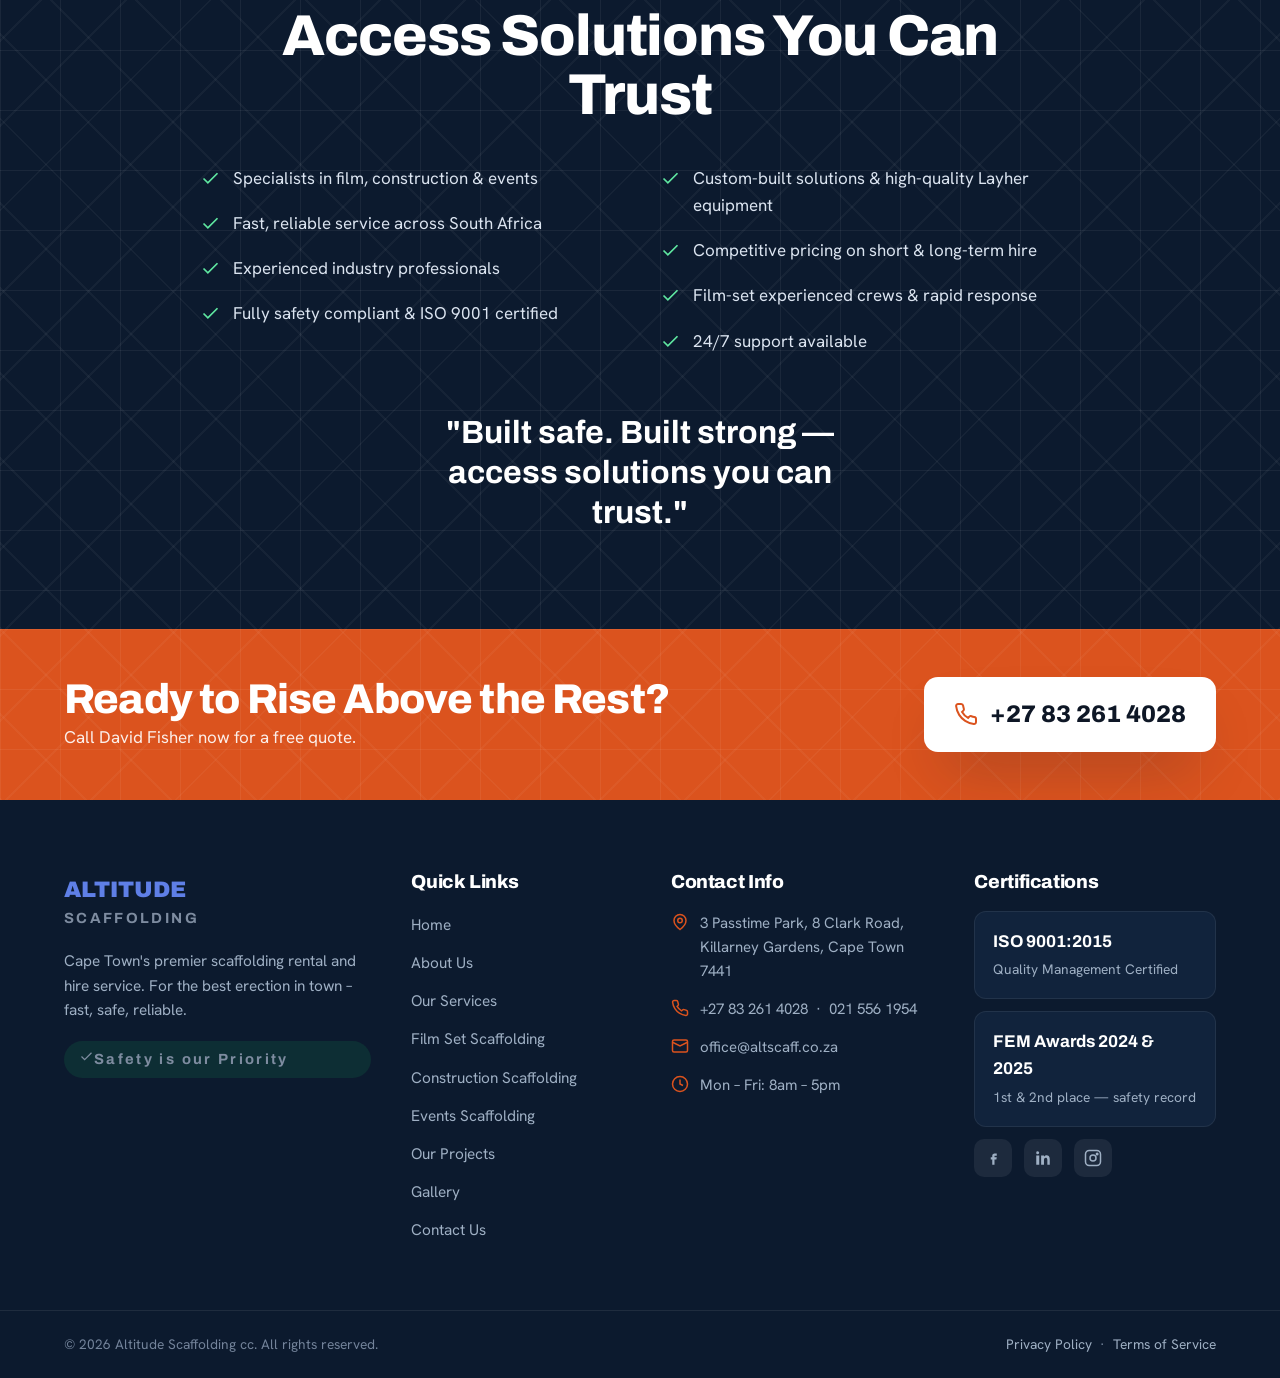
==== commit d531b53c: "Add files via upload" ====
--- a/about.html
+++ b/about.html
@@ -154,7 +154,7 @@
         <li><a href="projects.html">Our Projects</a></li><li><a href="gallery.html">Gallery</a></li><li><a href="contact.html">Contact Us</a></li>
       </ul></div>
       <div><h4>Contact Info</h4><ul class="foot__contact">
-        <li><svg viewBox="0 0 24 24" fill="none" stroke="currentColor" stroke-width="2"><path d="M20 10c0 6-8 12-8 12s-8-6-8-12a8 8 0 0 1 16 0z"/><circle cx="12" cy="10" r="3"/></svg>10 Scheckter Road, Killarney Gardens, Cape Town 7441</li>
+        <li><svg viewBox="0 0 24 24" fill="none" stroke="currentColor" stroke-width="2"><path d="M20 10c0 6-8 12-8 12s-8-6-8-12a8 8 0 0 1 16 0z"/><circle cx="12" cy="10" r="3"/></svg>3 Passtime Park, 8 Clark Road, Killarney Gardens, Cape Town 7441</li>
         <li><svg viewBox="0 0 24 24" fill="none" stroke="currentColor" stroke-width="2"><path d="M22 16.92v3a2 2 0 0 1-2.18 2 19.79 19.79 0 0 1-8.63-3.07 19.5 19.5 0 0 1-6-6 19.79 19.79 0 0 1-3.07-8.67A2 2 0 0 1 4.11 2h3a2 2 0 0 1 2 1.72c.13.96.36 1.9.7 2.81a2 2 0 0 1-.45 2.11L8.09 9.91a16 16 0 0 0 6 6l1.27-1.27a2 2 0 0 1 2.11-.45c.91.34 1.85.57 2.81.7A2 2 0 0 1 22 16.92z"/></svg>+27 83 261 4028 &nbsp;·&nbsp; 021 556 1954</li>
         <li><svg viewBox="0 0 24 24" fill="none" stroke="currentColor" stroke-width="2"><rect x="2" y="4" width="20" height="16" rx="2"/><path d="m22 7-10 5L2 7"/></svg>office@altscaff.co.za</li>
         <li><svg viewBox="0 0 24 24" fill="none" stroke="currentColor" stroke-width="2"><circle cx="12" cy="12" r="10"/><path d="M12 6v6l4 2"/></svg>Mon – Fri: 8am – 5pm</li>
--- a/styles.css
+++ b/styles.css
@@ -206,7 +206,7 @@
 .hero__inner{ position:relative; z-index:3; padding:70px 0; width:100%; }
 .hero__badge{
   display:inline-flex; align-items:center; gap:.5em;
-  background:rgba(24,169,87,.16); color:#5fe6a0; border:1px solid rgba(24,169,87,.4);
+  background:rgba(24,169,87,.16); color:#5fe6a0;
   padding:7px 16px; border-radius:99px; font-family:var(--font-display);
   font-weight:700; font-size:.82rem; letter-spacing:.04em; margin-bottom:26px;
 }
@@ -253,7 +253,7 @@
   display:grid; place-items:center; background:rgba(28,70,214,.09); color:var(--blue);
 }
 .stat__ico svg{ width:26px; height:26px; }
-.stat__num{ font-family:var(--font-display); font-weight:900; font-size:clamp(2.4rem,4vw,3.2rem); color:var(--blue); letter-spacing:-.03em; line-height:1; }
+.stat__num{ font-family:var(--font-display); font-weight:900; font-size:clamp(2.4rem,4vw,3.2rem); color:var(--blue); letter-spacing:-.03em; line-height:1; min-height:3.2rem; display:flex; align-items:flex-end; justify-content:center; }
 .stat__label{ font-family:var(--font-display); font-weight:700; color:var(--ink); margin-top:8px; font-size:1.08rem; }
 .stat__note{ color:var(--muted); font-size:.92rem; margin-top:3px; }
 
@@ -268,10 +268,7 @@
 }
 .card:hover{ transform:translateY(-6px); box-shadow:var(--shadow-lg); }
 .card__media{ position:relative; height:210px; overflow:hidden; }
-.card__ico{
-  position:absolute; left:20px; bottom:-22px; width:52px; height:52px; border-radius:14px;
-  background:var(--blue); color:#fff; display:grid; place-items:center; box-shadow:var(--shadow); z-index:2;
-}
+.card__ico{ display:none; }
 .card__ico svg{ width:24px; height:24px; }
 .card__body{ padding:38px 26px 28px; flex:1; display:flex; flex-direction:column; }
 .card__kicker{ font-family:var(--font-display); font-weight:700; font-size:.78rem; letter-spacing:.14em; text-transform:uppercase; color:var(--blue); }
@@ -320,8 +317,8 @@
 .mini p{ color:var(--muted); font-size:.96rem; }
 
 /* Safety checklist grid */
-.safety-grid{ display:grid; grid-template-columns:repeat(2,1fr); gap:14px 40px; max-width:880px; margin:40px auto 0; }
-.safety-grid li{ display:flex; gap:12px; align-items:flex-start; color:#dbe4f0; }
+.safety-grid{ columns:2; column-gap:40px; max-width:880px; margin:40px auto 0; }
+.safety-grid li{ display:flex; gap:12px; align-items:flex-start; color:#dbe4f0; margin-bottom:18px; break-inside:avoid; }
 .safety-grid svg{ width:21px; height:21px; color:#5fe6a0; flex:none; margin-top:3px; }
 
 /* =========================================================================
@@ -439,7 +436,7 @@
 .foot__brand b{ font-family:var(--font-display); font-weight:900; font-size:1.4rem; color:#5f7fe6; display:block; }
 .foot__brand span{ font-family:var(--font-display); font-weight:700; letter-spacing:.16em; color:#7e8ca0; display:block; font-size:.92rem; }
 .foot__brand p{ margin:18px 0; font-size:.96rem; max-width:34ch; }
-.foot__pill{ display:inline-flex; align-items:center; gap:.5em; background:rgba(24,169,87,.14); color:#5fe6a0; border:1px solid rgba(24,169,87,.35); padding:7px 15px; border-radius:99px; font-family:var(--font-display); font-weight:700; font-size:.8rem; }
+.foot__pill{ display:inline-flex; align-items:center; gap:.5em; background:rgba(24,169,87,.14); color:#5fe6a0; padding:7px 15px; border-radius:99px; font-family:var(--font-display); font-weight:700; font-size:.8rem; }
 .foot__pill svg{ width:15px; height:15px; }
 .foot h4{ color:#fff; font-size:1.18rem; margin-bottom:20px; }
 .foot__links li{ margin-bottom:11px; }
@@ -542,3 +539,6 @@
 .lightbox__nav svg{ width:26px; height:26px; }
 .lightbox__prev{ left:22px; } .lightbox__next{ right:22px; }
 @media (max-width:600px){ .lightbox__nav{ width:42px; height:42px; } }
+
+/* Safety/why-choose list: single column on small screens */
+@media (max-width:640px){ .safety-grid{ columns:1; } }
